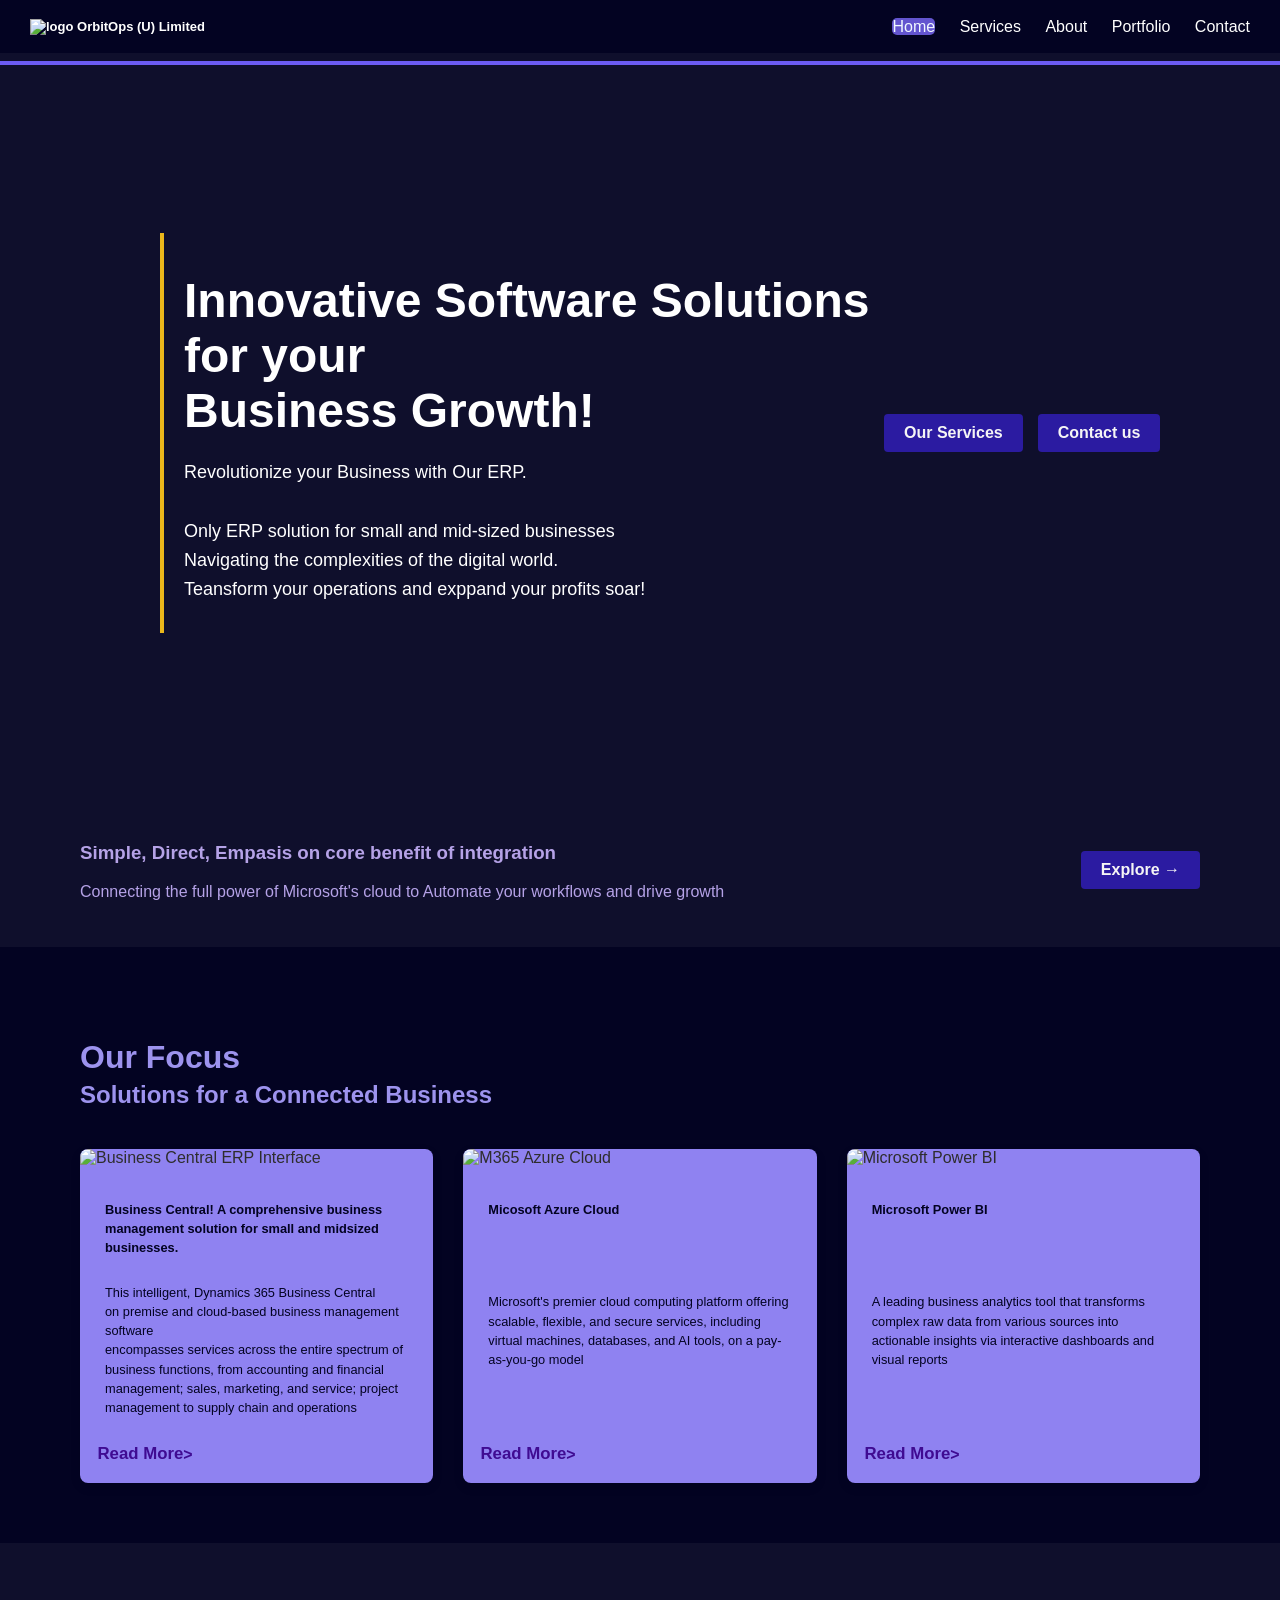
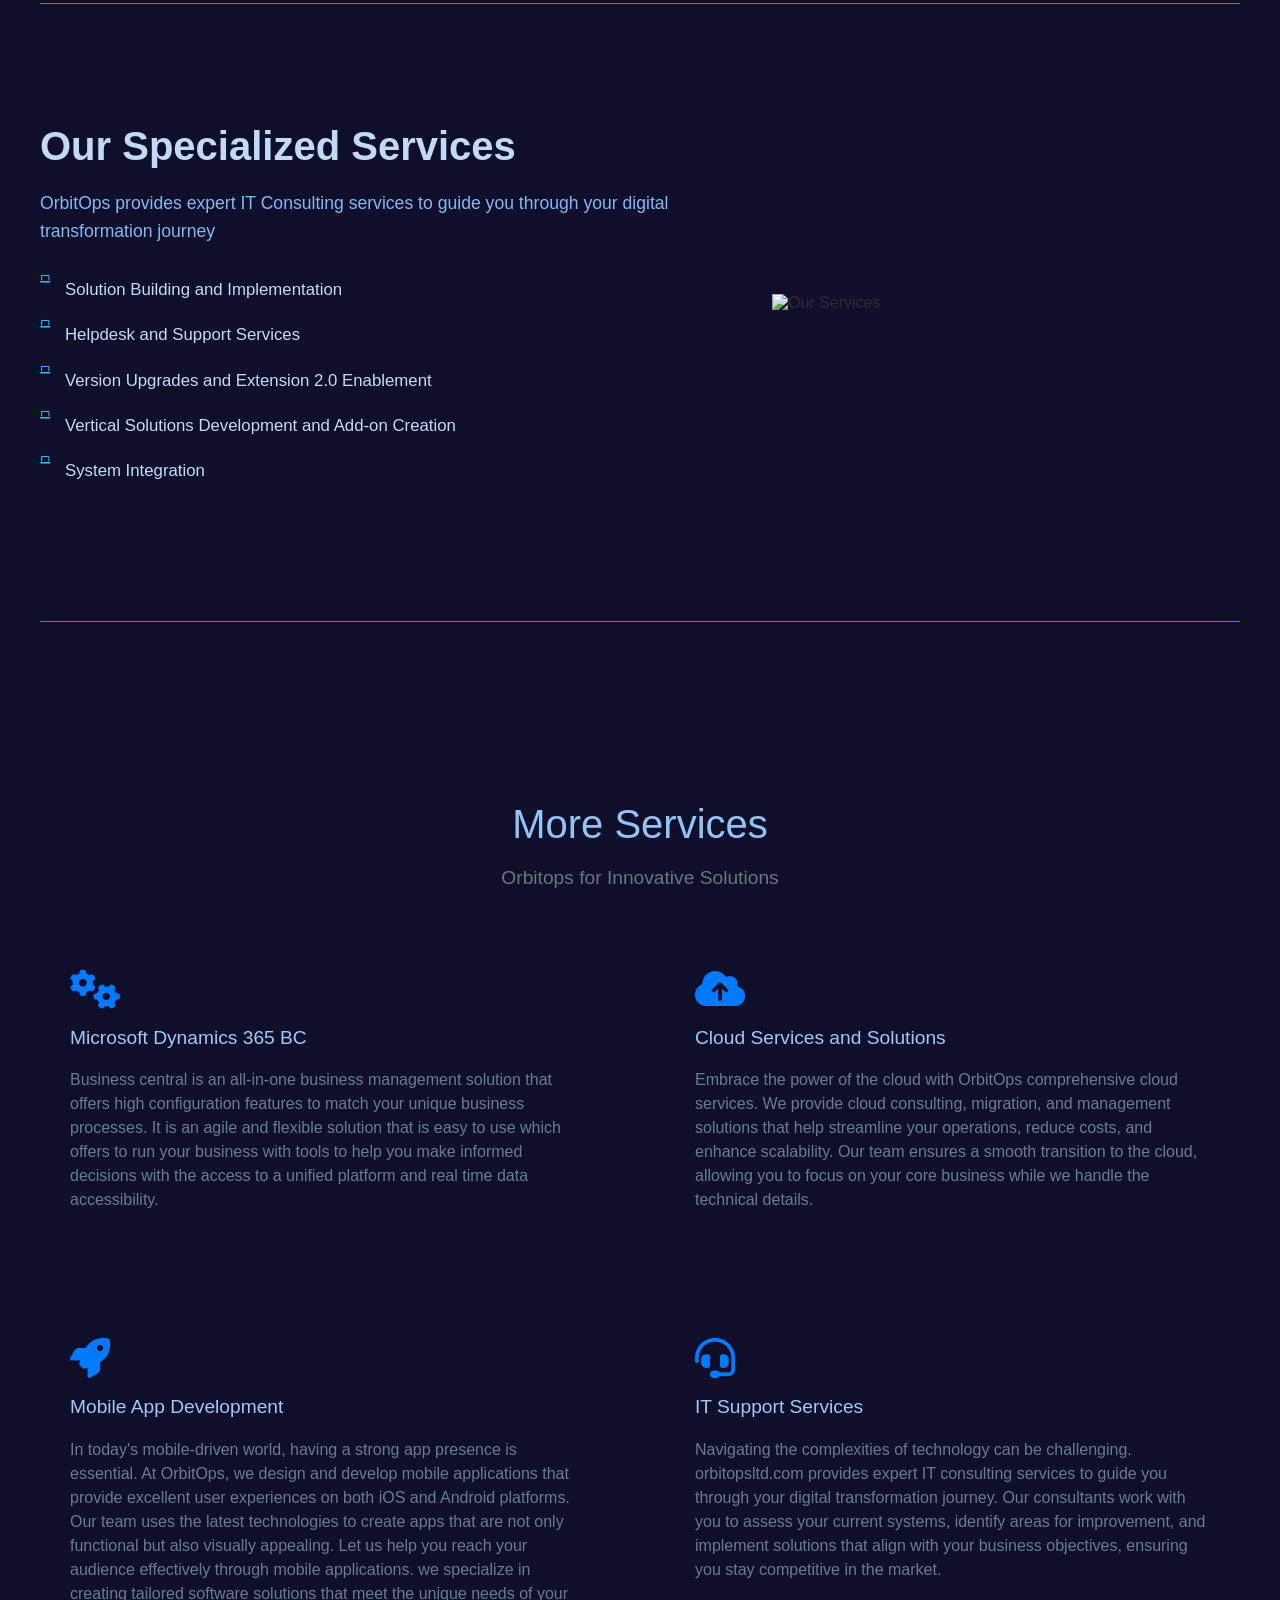
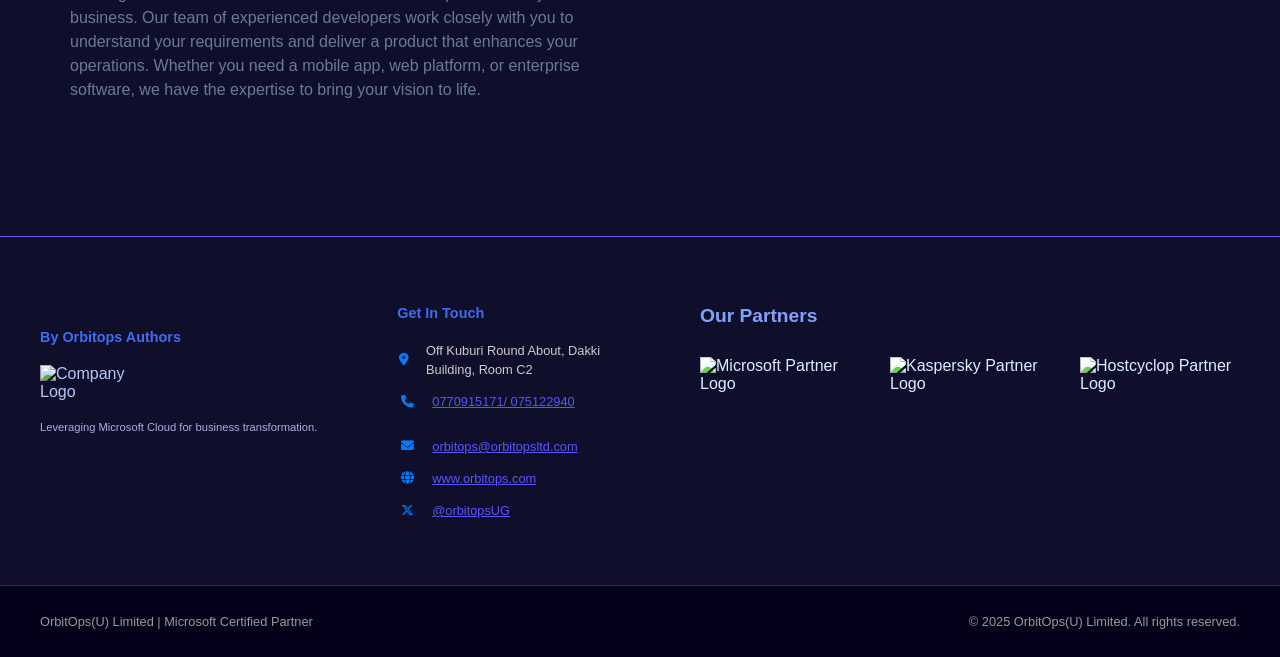
==== index.html @ ee674698 "Add files via upload" ====
<!DOCTYPE html>
<html lang="en">
<head>
    <meta charset="UTF-8">
    <meta name="viewpoint" content="width=device-width, initial-scale=1.0">
    <title>
        Orbitops-Homepage
    </title>
    <link rel="stylesheet" href="style.css">
    <link rel="stylesheet" href="https://cdnjs.cloudflare.com/ajax/libs/font-awesome/6.5.1/css/all.min.css">
    
</head>
<body>
        <header class="main-header">
        <div class="header-left">
    <h1><img src="images/logo.jpg" alt="logo" width="150px"> OrbitOps (U) Limited
        </div>
        
        <nav class="header-right">
            <a href="index.html" class="active">Home</a>
            <a href="services.html">Services</a>
            <a href="about.html">About</a>
            <a href="portfolio.html">Portfolio</a>
            <a href="contact.html">Contact</a>
        </nav>
    </h1>
    </header>
    <hr>
    
    <section id="hero">
        <div class="hero-content">
            <h2>Innovative Software Solutions for your<br>Business Growth!</h2>
            <p>Revolutionize your Business with Our ERP.</p>
            <p>Only ERP solution for small and mid-sized businesses<br>Navigating the complexities of the digital world.<br> 
                Teansform your operations and exppand your profits soar!</p>
        </div>
        <div class="hero-buttons">
            <a href="services.html" class="btn-primary">Our Services</a>
            <a href="contact.html" class="btn-secondary">Contact us</a>
        </div>
    </section>
    
    <section class="updates">
        <div class="updates-content">
            <h3>Simple, Direct, Empasis on core benefit of integration</h3>
            <p>Connecting the full power of Microsoft's cloud to Automate your workflows and drive growth</p>
        </div>
        <a href="services.html" class="btn-services">Explore →</a>
    </section>
    
    <section class="features">
        <div class="features-header">
            <p class="features-label">Our Focus</p>
            <h4 class="section-heading">Solutions for a Connected Business</h4>
        </div>
        
        <div class="card-container-bc">
            <div class="bc-card">
                <div class="card-image-wrapper">
                    <img src="images/bc3.png" alt="Business Central ERP Interface" class="card-image">
                </div>
                <div class="card-body">
                    <p><strong>Business Central! A comprehensive business management solution for small and midsized businesses.</strong></p>
                    <p>This intelligent, Dynamics 365 Business Central<br>
                        on premise and cloud-based business management software <br>
                        encompasses services across the entire spectrum of business functions, 
                        from accounting and financial management; sales, marketing, and service; 
                        project management to supply chain and operations</p>
                        <a href="services.html#business-central" class="bc-link">Read More
                            <span class="arrow-icon"> ></span>
                        </a>
                </div>
            </div>
            
            <div class="bc-card">
                <div class="card-image-wrapper">
                    <img src="images/azure.png" alt="M365 Azure Cloud" class="card-image">
                </div>
                <div class="card-body">
                    <p><strong>Micosoft Azure Cloud</strong></p>
                    <p>Microsoft's premier cloud computing platform offering scalable, flexible, and 
                        secure services, including virtual machines, databases, and AI tools, on a pay-as-you-go model</p>
                        <a href="services.html#azure-cloud" class="bc-link">Read More
                            <span class="arrow-icon"> ></span>
                        </a>
                </div>
            </div>
            
            <div class="bc-card">
                <div class="card-image-wrapper">
                    <img src="images/power.webp" alt="Microsoft Power BI" class="card-image">
                </div>
                <div class="card-body">
                    <p><strong>Microsoft Power BI</strong></p>
                    <p>A leading business analytics tool that transforms complex raw data from various sources into actionable insights via interactive dashboards and visual reports</p>
                    <a href="services.html#power-bi" class="bc-link">Read More
                        <span class="arrow-icon"> ></span>
                    </a>
                </div>
            </div>
        </div>
    </section>
    <hr class="section-divider">
    
    <section class="services-and-banner">
        <div class="servban-content">
            <h4 class="servban-heading">Our Specialized Services</h4>
            <p class="servban-intro">OrbitOps provides expert IT Consulting services to guide you through your digital transformation journey</p>
            <ul class="servban-list">
                <li>
                    <i class="servban-icon fas fa-laptop"></i>Solution Building and Implementation
                </li>
                <li>
                    <i class="servban-icon fas fa-laptop"></i>Helpdesk and Support Services
                </li>
                <li>
                    <i class="servban-icon fas fa-laptop"></i>Version Upgrades and Extension 2.0 Enablement
                </li>
                <li>
                    <i class="servban-icon fas fa-laptop"></i>Vertical Solutions Development and Add-on Creation
                </li>
                <li>
                    <i class="servban-icon fas fa-laptop"></i>System Integration
                </li>
            </ul>
        </div>
        <div class="servban-banner">
            <img src="images/buz4.jpg" alt="Our Services" class="banner-image">
        </div>
    </section>
     <hr class="section-divider">

    <section class="feature-grid-section">
    
    <p class="grid-heading">More Services</p>
    <p class="grid-subheading">Orbitops for Innovative Solutions</p>
    
    <div class="feature-grid-container">
        
        <div class="feature-item">
            <i class="grid-icon fas fa-cogs"></i> 
            <p class="title">Microsoft Dynamics 365 BC</h4>
            <p>Business central is an all-in-one business management solution that offers high configuration features to match your unique business processes. It is an agile and flexible solution that is easy to use which offers to run your business with tools to help you make informed decisions with the access to a unified platform and real time data accessibility. 

</p>
        </div>
        
        <div class="feature-item">
            <i class="grid-icon fas fa-cloud-upload-alt"></i> 
            <p class="title">Cloud Services and Solutions</p>
            <p>Embrace the power of the cloud with OrbitOps comprehensive cloud services. We provide cloud consulting, migration, and management solutions that help streamline your operations, reduce costs, and enhance scalability. Our team ensures a smooth transition to the cloud, allowing you to focus on your core business while we handle the technical details.</p>
        </div>
        
        <div class="feature-item">
            <i class="grid-icon fas fa-rocket"></i> 
            <p class="title">Mobile App Development</p>
            <p>In today's mobile-driven world, having a strong app presence is essential. At OrbitOps, we design and develop mobile applications that provide excellent user experiences on both iOS and Android platforms. Our team uses the latest technologies to create apps that are not only functional but also visually appealing. Let us help you reach your audience effectively through mobile applications.

 we specialize in creating tailored software solutions that meet the unique needs of your business. Our team of experienced developers work closely with you to understand your requirements and deliver a product that enhances your operations. Whether you need a mobile app, web platform, or enterprise software, we have the expertise to bring your vision to life. </p>
        </div>
        <div class="feature-item">
        <i class="grid-icon fas fa-headset"></i> 
        <p class="title">IT Support Services</h4>
        <p>Navigating the complexities of technology can be challenging. orbitopsltd.com provides expert IT consulting services to guide you through your digital transformation journey. Our consultants work with you to assess your current systems, identify areas for improvement, and implement solutions that align with your business objectives, ensuring you stay competitive in the market.</p>
        
         </div>
</section>
<hr class="footer-hr">
<footer class="home-page-footer">
    <div class="footer-top-content">
        <div class="footer-col-group">
            <div class="footer-branding">
                <h5>By Orbitops Authors</h5>
                <div class="logo-placeholder">
                    <img src="images/nlogo.PNG" alt="Company Logo" class="footer-logo">
                </div>
                <p class="company-tagline">Leveraging Microsoft Cloud for business transformation.</p>
            </div>

            <div class="footer-contact-info">
                <h6>Get In Touch</h6>
                <p>
                    <i class="fas fa-map-marker-alt"></i>Off Kuburi Round About, Dakki Building, Room C2
                </p>
                <p>
                    <i class="fas fa-phone"></i> <a href="tel:+256">0770915171/ 075122940</a> </p>
                <p>
                <p>
                    <i class="fas fa-envelope"></i> <a href="mailto:info@yourcompany.com">orbitops@orbitopsltd.com</a>
                </p>
                <p>
                    <i class="fas fa-globe"></i> <a href="https://www.yourcompany.com">www.orbitops.com</a>
                </p>
                <p>
                    <i class="fab fa-x-twitter"></i> <a href="https://x.com/YourCompanyIT">@orbitopsUG</a>
                </p>
            </div>
        </div>
        
        <div class="footer-col-partners">
            <h6>Our Partners</h6>
            <div class="partner-logos">
                <img src="images/partner.png" alt="Microsoft Partner Logo" class="partner-logo">
                <img src="images/kasp.jpeg" alt="Kaspersky Partner Logo" class="partner-logo">
                <img src="images/hostcyclop.png" alt="Hostcyclop Partner Logo" class="partner-logo">
            </div>
        </div>

    </div>
    
    <div class="footer-bottom-bar">
        <p>OrbitOps(U) Limited | Microsoft Certified Partner</p>
        <p>&copy; 2025 OrbitOps(U) Limited. All rights reserved.</p>
    </div>
</footer>
    <script src="script.js"></script>
</body>
</html>
---- style.css ----
body {
  font-family: 'Poppins', sans-serif;
  margin: 0;
  background: #0f0f2c;
  color: #2e2d2d;
}

header {
  background: #030322;
  color: white;
  padding: 10px 30px;
  display: flex;
  justify-content: space-between;
  align-items: center;
}
h1 {
    font-size: small;
}

nav a {
  color: white;
  margin-left: 20px;
  text-decoration: none;
  font-weight: 200;
  font-size: medium;
  font-family: Arial, sans-serif;
}
nav a.active {
    background-color: #6355cf;
    color: aliceblue;
    border-radius: 5px;
}

hr {
    height: 4px;
    background-color: #6c5bf3;
    border: none;
}

nav a:hover {
    text-decoration: underline;

}
#hero {
    position: relative;
    background-image: url(images/buz5.jpg);
    background-size: cover;
    background-position: center;
    height: 80vh;
    display: flex;
    align-items: center;
    justify-content: left;
    color: white;
    padding-left: 80px;
}
#hero ::before {
    content: '';
    position: absolute;
    top: 0; left: 0;
    width: 100%; height: 100%;
    background: rgba(red, green, blue, alpha);
    z-index: 0;
}
.hero-content {
    position: relative;
    z-index: 1;
    max-width: 600px;
}
.hero-content h2 {
    font-size: 3em;
    margin-bottom: 20px;
}

.hero-content p {
    font-size: 1.2em;
    margin-bottom: 30px;
}
.hero-buttons {
    display: flex;
    gap: 15px;
    z-index: 2;
}
.btn-primary, .btn-secondary {
  text-decoration: none;
  padding: 10px 20px;
  background-color: #2b1ba1;
  color: whitesmoke;
  border-radius: 4px;
  font-weight: bold;
  white-space: nowrap;
  transition: 0.3s;
  border: none;
  cursor: pointer;
  position: relative;
  z-index: 2;
}

.btn-primary:hover,
.btn-secondary:hover {
  background-color: #6355cf;
}


.updates {
    color: rgb(181, 162, 231);
    padding: 30px 80px;
    display: flex;
    justify-content: space-between;
    align-items: center;
}
.update-content h3{
    font-size: 1.5em;
    margin-top: 0;
    margin-bottom: 5px;
    font-weight: 600;
}
.update-content p{
    font-size: 1em;
    opacity: 0.8;
    margin-bottom: 0;
}
.btn-services {
    text-decoration: none;
    padding: 10px 20px;
    background-color: #2b1ba1;
    color: whitesmoke;
    border-radius: 4px;
    font-weight: bold;
    white-space: nowrap;
    transition: 0.3s;
}
.btn-services:hover {
    background-color: #6355cf;

}
.features {
    background-color: #030322;
    padding: 60px 80px;
}
.features-header {
    max-width: 1200px;
    margin: 0 auto;
}
.features-label {
    color: #9d93ee;
    font-size: 2.0em;
    font-weight: 600;
    margin-bottom: 5px;
}
.section-heading {
    font-size: 1.5em;
    color: #9d93ee;
    margin-top: 0;
    margin-bottom: 40px;
}
.card-container-bc {
    display: flex;
    gap: 30px;
}
.bc-card {
    flex: 1;
    background-color: #8f82f1;
    border-radius: 8px;
    box-shadow: 0 4px 12px rgba(0, 0, 0, 0.08);
    overflow: hidden;
    text-align: left;
    display: flex;
    flex-direction: column;
}
.card-image-wrapper {
    max-height: 200px;
    overflow: hidden;
    border-top-left-radius: 8px;
    border-bottom-right-radius: 8px;
}
.card-image {
    width: 100%;
    object-fit: cover;
    transition: 0.3s;
    display: block;
}
.bc-card:hover .card-image {
    transform: scale(1.05);
}
.card-body {
    padding: 20px 25px;
    flex-grow: 1;
    display: flex;
    flex-direction: column;

}
.card-body p {
    color: #030322;
    font-size: 0.8em;
    line-height: 1.5;
    flex-grow: 1;
    align-items: flex-start;
}
.bc-link {
    color: #3f0b92;
    text-decoration: none;
    font-weight: bold;
    margin-top: 15px;
    display: flex;
    align-items: center;
    transform: scale(1.05);
}

.arrow-icon {
    color: #3f0b92;
    font-size: 0.9em;
    margin-right: 5px;
    transform: scale(1.05);
}
.section-divider {
    border: none;
    border-top: 1px solid #5e6af7;
    max-width: 1200px;
    margin: 60px auto; 
    height: auto;
}
.services-and-banner {
    background-color: none;
    padding: 60px 40px; 
    max-width: 1200px;
    margin: 0 auto;
    display: flex;
    align-items: flex-start; 
    gap: 30px; 
    flex: 2;
}
.servban-content {
    flex: 3; 
    color: #83b7f3; 
}
.servban-heading {
    font-size: 2.5em;
    color: #c2daf3; 
    margin-top: 0;
    margin-bottom: 20px;
    text-align: left;
}
.servban-intro {
    font-size: 1.1em;
    line-height: 1.6;
    margin-bottom: 30px;
}
.servban-list {
    list-style: none;
    padding: 0;
    margin: 0;
}
.servban-list li {
    font-size: 1.05em;
    line-height: 1.8;
    margin-bottom: 15px;
    display: flex; 
    align-items: flex-start;
    color: #c4dbf5;
}
.servban-icon {
    font-size: 0.5em;
    color: #4aacee; 
    margin-right: 15px; 
    flex-shrink: 0; 
}
.servban-list strong {
    color: #d5dfe9; 
}
.servban-banner {
    flex: 2; 
    display: flex;
    justify-content: left;
    align-items: center;
    padding-top: 170px;
}

.servban-banner .banner-image {
    max-width: 100%;
    height: auto; 
    display: block;
}
.feature-grid-section {
    padding: 80px 40px; 
    text-align: center; 
}
.feature-grid-container {
    max-width: 1200px;
    margin: 0 auto;
}
.grid-heading {
    font-size: 2.5em;
    color: #93c3f7;
    margin-bottom: 10px;
}
.grid-subheading {
    font-size: 1.2em;
    color: #6c757d;
    margin-bottom: 50px;
}
.feature-grid-container {
    display: grid;
    grid-template-columns: 1fr 1fr;
    gap: 50px; 
    align-items: start; 
}
.feature-item {
    padding: 30px;
    border-radius: 8px;
    transition: transform 0.3s, box-shadow 0.3s;
    text-align: left; 
}
.feature-item:hover {
    transform: translateY(-5px); 
    box-shadow: 0 10px 20px rgba(0, 0, 0, 0.1); 
}
.grid-icon {
    font-size: 2.5em; 
    color: #007bff;
    margin-bottom: 15px;
    display: block;
    width: 100%; 
}
.feature-item .title {
    font-size: 1.2em;
    color: #9fc9f7;
    margin-top: 0;
    margin-bottom: 10px;
}

.feature-item p {
    color: #687c91;
    font-size: 1em;
    line-height: 1.5;
}
.footer-hr {
    height: 1px;
}
.home-page-footer {
    color: #b7c6f7; 
}
.footer-top-content {
    max-width: 1200px; 
    margin: 0 auto; 
    padding: 60px 40px; 
    display: flex; 
    justify-content: space-between; 
    align-items: flex-start;
    gap: 80px;
}
.footer-col-group {
    flex: 3;
    display: flex; 
    align-items: flex-start; 
    gap: 80px; 
}
.footer-logo {
    max-width: 100px;
    height: auto; 
    display: block;
    margin-bottom: 20px;
}

.footer-branding h5 {
    font-size: 0.9em; 
    color: #3d6df0; 
    margin-bottom: 20px;
}
.company-tagline {
    font-size: 0.7em;
    color: #a8aee4;
    margin-top: 10px;
}
.footer-contact-info {
    flex: 2;
    padding: 0;
}
.footer-contact-info h6 {
    color: #3d6df0;
    margin-bottom: 20px;
    font-size: 0.9em;
    margin-top: 0px;
}
.footer-contact-info p {
    display: flex; 
    align-items: center; 
    font-size: 0.8em;
    line-height: 1.5;
    color: #ccc;
    margin-bottom: 5px;
}
.footer-contact-info a {
    color: #5956fa;
    text-decoration: underline; 
    transition: color 0.3s;
}
.footer-contact-info a:hover {
    color: #78dcf5; 
}
.footer-contact-info i {
    margin-right: 15px; 
    color: #007bff; 
    width: 20px; 
    text-align: center;
}
.footer-col-partners {
    flex: 2;
    padding-left: 0px;
}
.footer-col-partners h6 {
    color: rgb(130, 162, 248); 
    font-size: 1.2em;
    margin-top: 0;
    margin-bottom: 30px;
}
.partner-logos {
    display: flex; 
    gap: 30px; 
    align-items: center;
}
.partner-logo {
    height: 50px;
    width: auto;
    filter: brightness(1.2); 
}
.footer-bottom-bar {
    border-top: 1px solid #333;
    background-color: #05011a; 
    padding: 15px 40px;
    font-size: 0.8em;
    color: #999;
    display: flex; 
    justify-content: space-between;
    max-width: 1200px;
    margin: 0 auto;
}
.services-section {
    display: flex;
    align-items: left;
    justify-content: center;
    gap: 200px;
    padding: 60px 40px;

}
.services-orbit {
  font-family: "Poppins", sans-serif;
  display: flex;
  justify-content: center;
  align-items: center;
  height: 100vh;
  position: relative;
  width: 400px;
  height: 400px;
}
.orbit-center {
  position: absolute;
  top: 50%;
  left: 50%;
  transform: translate(-50%, -50%);
  text-align: center;
  z-index: 10;
  padding: 40px 40px;

}

.orbit-container {
  width: 100%;
  height: 100%;
  position: absolute;
  border-radius: 50%;
  animation: rotate 5s linear;
  }

.orbit-item {
  position: absolute;
  top: 50%;
  left: 50%;
  transform-origin: 0 -160px;
  text-align: center;
}

.orbit-item i {
  font-size: 40px;
  color: #0078d7;
}

.orbit-item span {
  display: block;
  font-size: 9px;
  margin-top: 6px;
  color: #b7d6fa;
}

.orbit-item:nth-child(1) { transform: rotate(0deg) translateX(160px) rotate(0deg); }
.orbit-item:nth-child(2) { transform: rotate(45deg) translateX(160px) rotate(-45deg); }
.orbit-item:nth-child(3) { transform: rotate(90deg) translateX(160px) rotate(-90deg); }
.orbit-item:nth-child(4) { transform: rotate(135deg) translateX(160px) rotate(-135deg); }
.orbit-item:nth-child(5) { transform: rotate(180deg) translateX(160px) rotate(-180deg); }
.orbit-item:nth-child(6) { transform: rotate(225deg) translateX(160px) rotate(-225deg); }
.orbit-item:nth-child(7) { transform: rotate(270deg) translateX(160px) rotate(-270deg); }
.orbit-item:nth-child(8) { transform: rotate(315deg) translateX(160px) rotate(-315deg); }

@keyframes rotate {
  from { transform: rotate(0deg); }
  to { transform: rotate(360deg); }
}

.orbit-container.paused {
  animation-play-state: paused;
}
.services-hello {
    flex: 1;
    max-width: 450px;
    padding-right: 0px;
}
.services-hello h2 {
    font-size: 30px;
    margin-bottom: 18px;
    color: #138cf0;
}
.services-hello p {
    margin-bottom: 18px;
    line-height: 30px;
    font-size: 15px;
    color: #81bae9;
}
.services-hello p strong {
    margin-bottom: 20px;
    font-size: 40px;
    color: #3f22c0;
    text-align: center;
}
html {
  scroll-behavior: smooth;
}
.services-grid-container {
  width: 100%;
  max-width: 1200px; 
  margin: 0 auto;
  padding: 20px;
}

.grid-content {
  text-align: left;
  margin-bottom: 50px;
  color: #675d8a;
}

.service-grid {
  display: flex;
  flex-direction: column;
  gap: 50px; 
}
.service-box-right,
.service-box-left {
  max-width: 600px;
  background-color: none; 
  color: #bbabf8;
  padding: 60px;
  border-radius: 10px;
  box-shadow: 0 4px 15px rgba(0, 0, 0, 0.5);
  font-size: 14px;
  font-weight: 100;
  padding-bottom: 50px;
}

.except {
  text-align: left;
}

.service-box-right i,
.service-box-left i {
  font-size: 2.8em;
  color: #007bff; 
  margin-bottom: 10px;
}

.servmage img {
  max-width: 100%;
  height: auto;
  border-radius: 5px;
  margin-bottom: 15px;
}

.except h3 {
  margin-top: 0;
  color: rgb(108, 52, 250);
}
.service-box-right {
  margin-left: auto; 
  margin-right: 0; 
  max-width: 600px; 
  transform: rotate(-4deg); 
  transition: transform 0.3s ease-in-out, box-shadow 0.3s ease-in-out;
}

.service-box-left {
  margin-right: auto;
  margin-left: 0;
  max-width: 600px;
  transform: rotate(2deg); 
  transition: transform 0.3s ease-in-out, box-shadow 0.3s ease-in-out;
}

.full-details-hidden {
  max-height: 0;
  overflow: hidden;
  opacity: 0;
  transition: max-height 0.5s ease-in-out, opacity 0.3s ease-in-out;
}

.full-details-hidden.visible {
  max-height: 2000px; 
  opacity: 1;
  padding-top: 15px; 
}

.toggle-details {
  background: #007bff;
  color: white;
  border: none;
  padding: 10px 20px;
  border-radius: 5px;
  cursor: pointer;
  margin-top: 10px;
  float: left; 
}
.except:after {
  content: "";
  display: table;
  clear: both;
}
.service-box-right:hover,
.service-box-left:hover {
  transform: rotate(0deg) scale(1.02); 
  box-shadow: 0 8px 20px rgba(0, 0, 0, 0.7); 
}
.solutions-section {
  display: flex;
  align-items: flex-start;
  gap: 40px;
  padding: 50px;
  background: none;
  color: #cac3f1;
}

.solutions-heading {
  width: 20%; 
}

.solutions-heading h2 {
  font-size: 2.0rem;
  font-weight: 700;
  margin: 0;
  color: #5292c7;
}

.services-loop {
  width: 80%;
  display: flex;
  flex-direction: column;
  gap: 10px;
  padding: 40px 20px;
  border-radius: 80px;
  background: linear-gradient(145deg, #1a1a3a, #1a1a3a);
  position: relative;
  overflow: hidden;
}

.services-loop::before,
.services-loop::after {
  content: "";
  position: absolute;
  width: 100%;
  height: 120px;
  background: linear-gradient(to bottom, #22467e, transparent);
  border-radius: 80px;
}

.services-loop::before {
  top: -50px;
}

.services-loop::after {
  bottom: -50px;
  transform: rotate(180deg);
}

.service {
  padding: 20px;
  border-radius: 10px;
  background: none;
  text-align: center;
  font-weight: 600;
}
.hero-about {
    position: relative;
    width: 100%;
    height: 70vh;
    background: url('images/part.png') no-repeat center center/cover;
    display: flex;
    align-items: center;
    color: #fff;
}

.hero-about::before {
    content: "";
    position: absolute;
    top: 0;
    left: 0;
    width: 100%;
    height: 100%;
    background: rgba(0,0,0,0.6);
}

.hero-content {
    position: relative;
    max-width: 700px;
    margin-left: 80px;
    padding-left: 20px;
    border-left: 4px solid #ebb71b; 
}


.about-link {
    font-size: 16px;
    text-transform: uppercase;
    opacity: 2.0;
    color: #988cf3;
}

.hero-content h1 {
    font-size: 48px;
    font-weight: 700;
    margin: 10px 0;
}

.hero-content p {
    font-size: 18px;
    line-height: 1.6;
    max-width: 600px;
}
.vision-section {
    display: flex;
    gap: 50px;
    padding: 60px 80px;
    align-items: flex-start;
}

.vision-left {
    width: 40%;
}

.small-title {
    font-size: 20px;
    font-weight: 500;
    margin-bottom: 10px;
    color: #d8cef1;
}

.big-text {
    font-size: 40px;
    line-height: 1.2;
    font-weight: 700;
    color: #cab9e7; /* red like Makerere */
}

.vision-right {
    width: 60%;
}

.vision-right p {
    font-size: 17px;
    line-height: 1.7;
    color: #ac82f8;
    margin-bottom: 20px;
}
main {
  padding: 60px 80px;

  line-height: 2.0em;
}
main, h4 {
    text-align: left;
    font-size: 20px;
    color: #3d6df0;
}

.child-partners {
  display: flex;
  flex-wrap: wrap;
  gap: 20px;
  margin: 20px 0;
}
#microsoft-partner p {
    color: #849aac;
}

.child-partners .child-partner {
  flex: 1 1 200px;
  padding: 15px;
  border: 1px solid #0f0f2c;
  border-radius: 8px;
  background-color: #0f0f2c;
  text-align: left;
  color: #c7d9ec;
}
.child-partners .child-partner p, li {
    color: #636cb9;
}

table {
  width: 60%;
  border-collapse: collapse;
  margin: 20px 250px;
  align-items: right;
}

table, th, td {
  border: 1px solid #ccc;
}

th, td {
  padding: 10px;
  text-align: left;
  color: #d9e7f3;
}

ul, ol {
  margin-left: 20px;
}
.partner-header {
  display: flex;
  align-items: center;
  gap: 15px;
  color: #d9e4ec;
}

.partner-logo {
  width: 160px; 
  height: auto;
}

.child-partners {
  display: flex;
  flex-wrap: wrap;
  gap: 20px;
  
}

.child-partner {
  flex: 1 1 200px;
  padding: 20px;
  border: 1px solid #0f0f2c;
  border-radius: 8px;
  background-color: #0f0f2c;
  display: flex;
  flex-direction: column;
  align-items: left;
  text-align: left;
}

.child-logo {
  width: 100px;
  height: auto;
  margin-bottom: 10px;
}
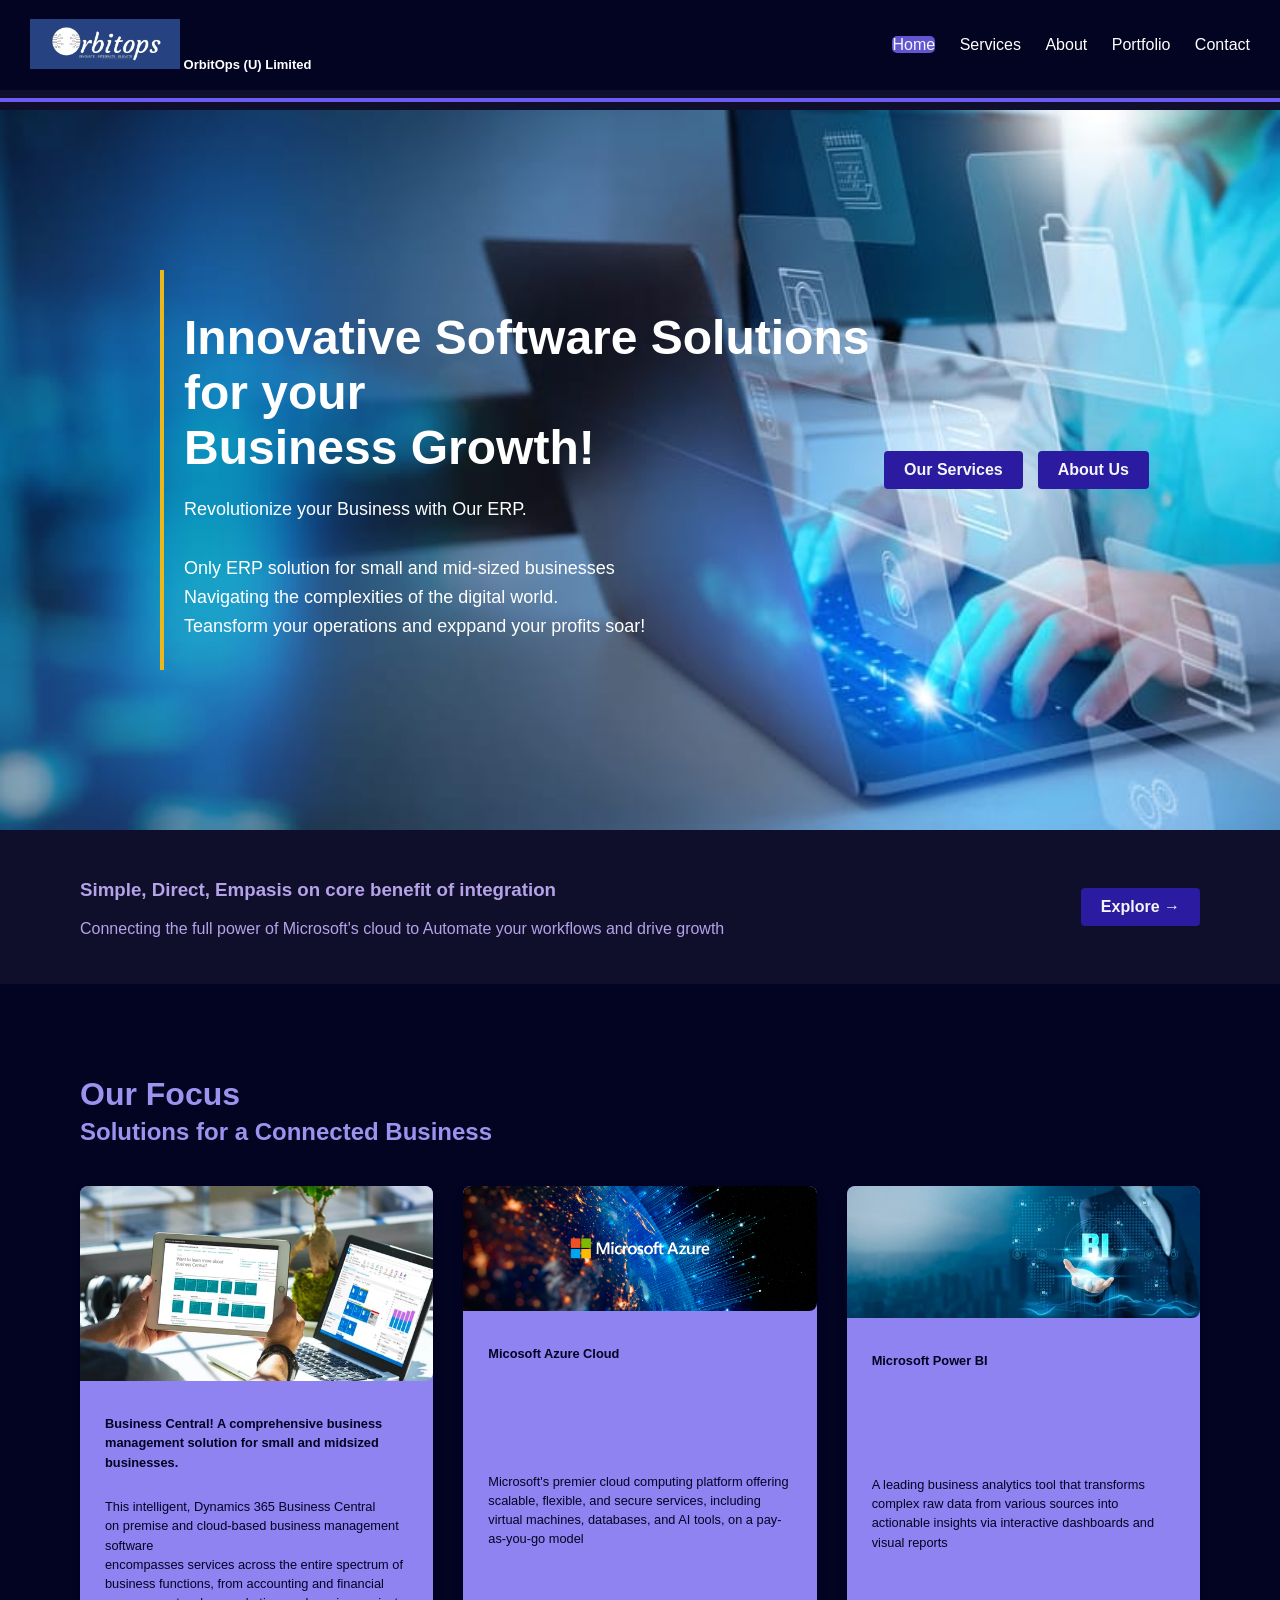
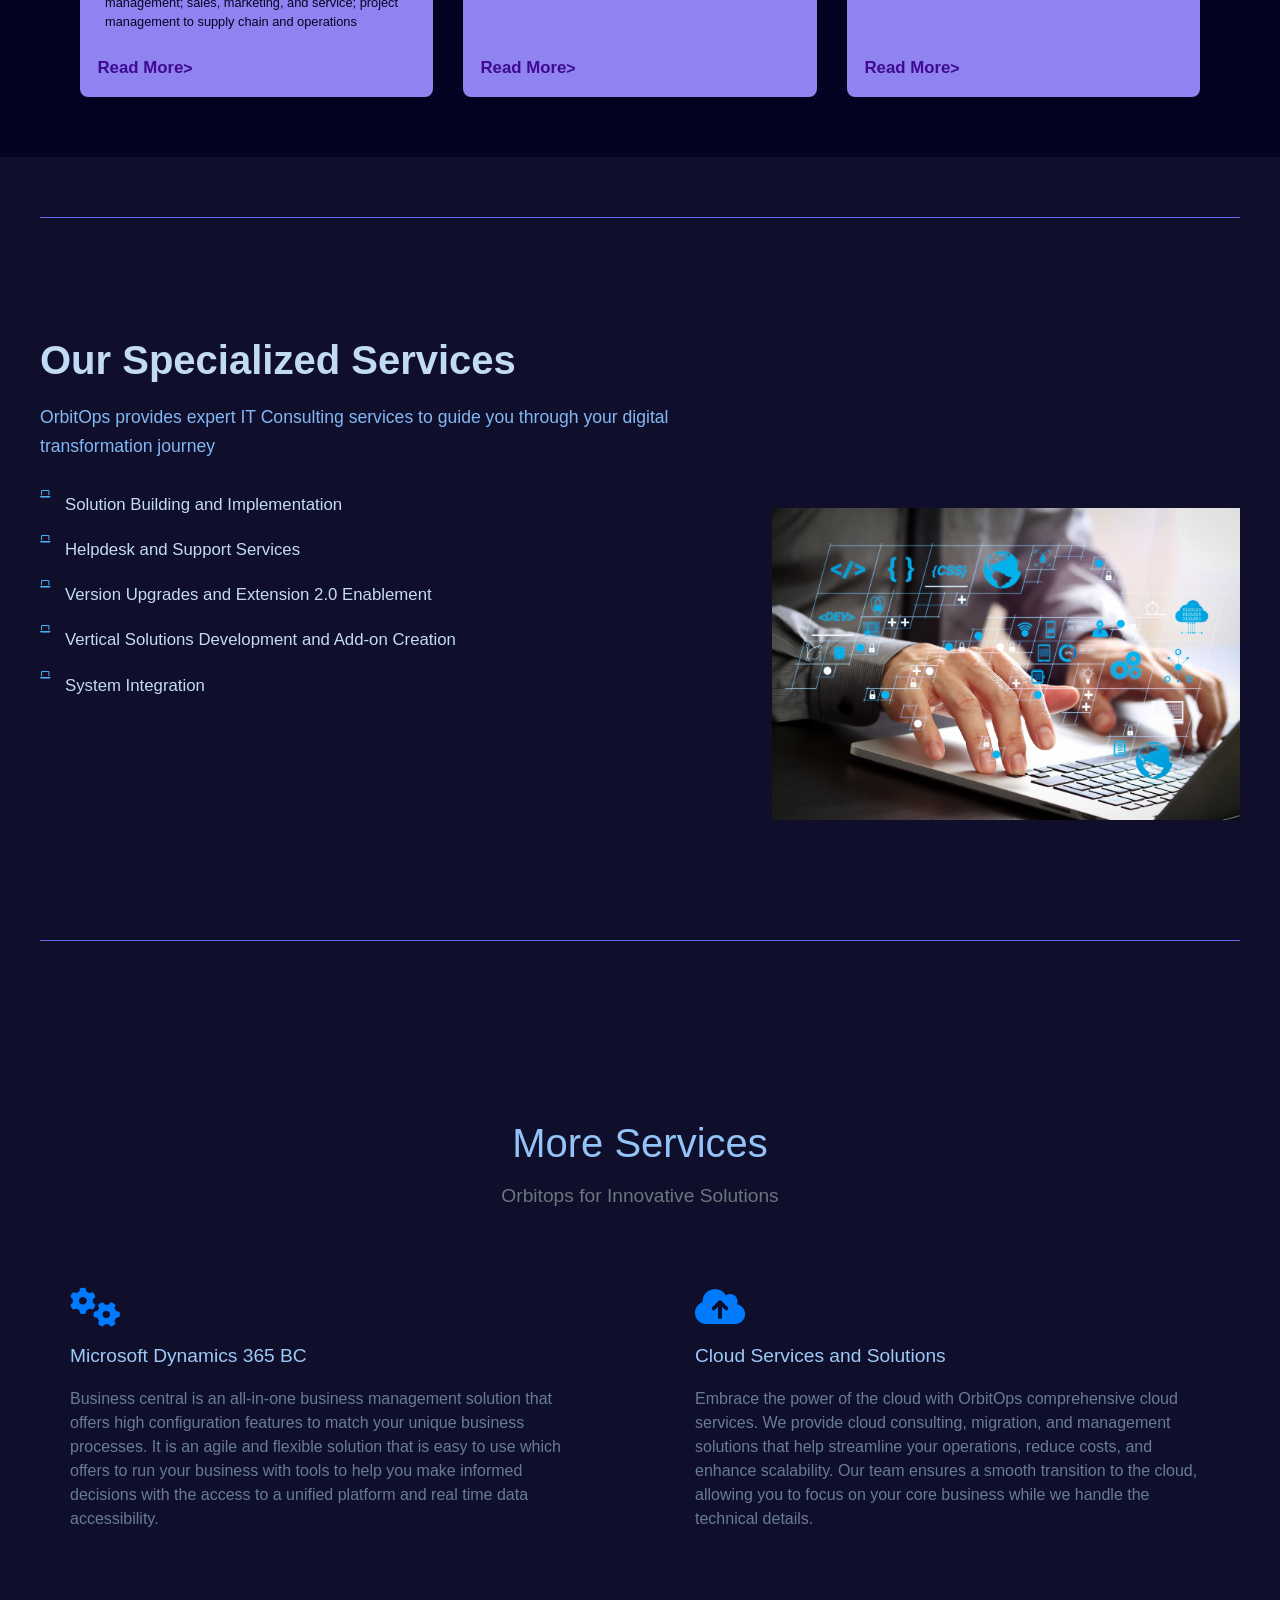
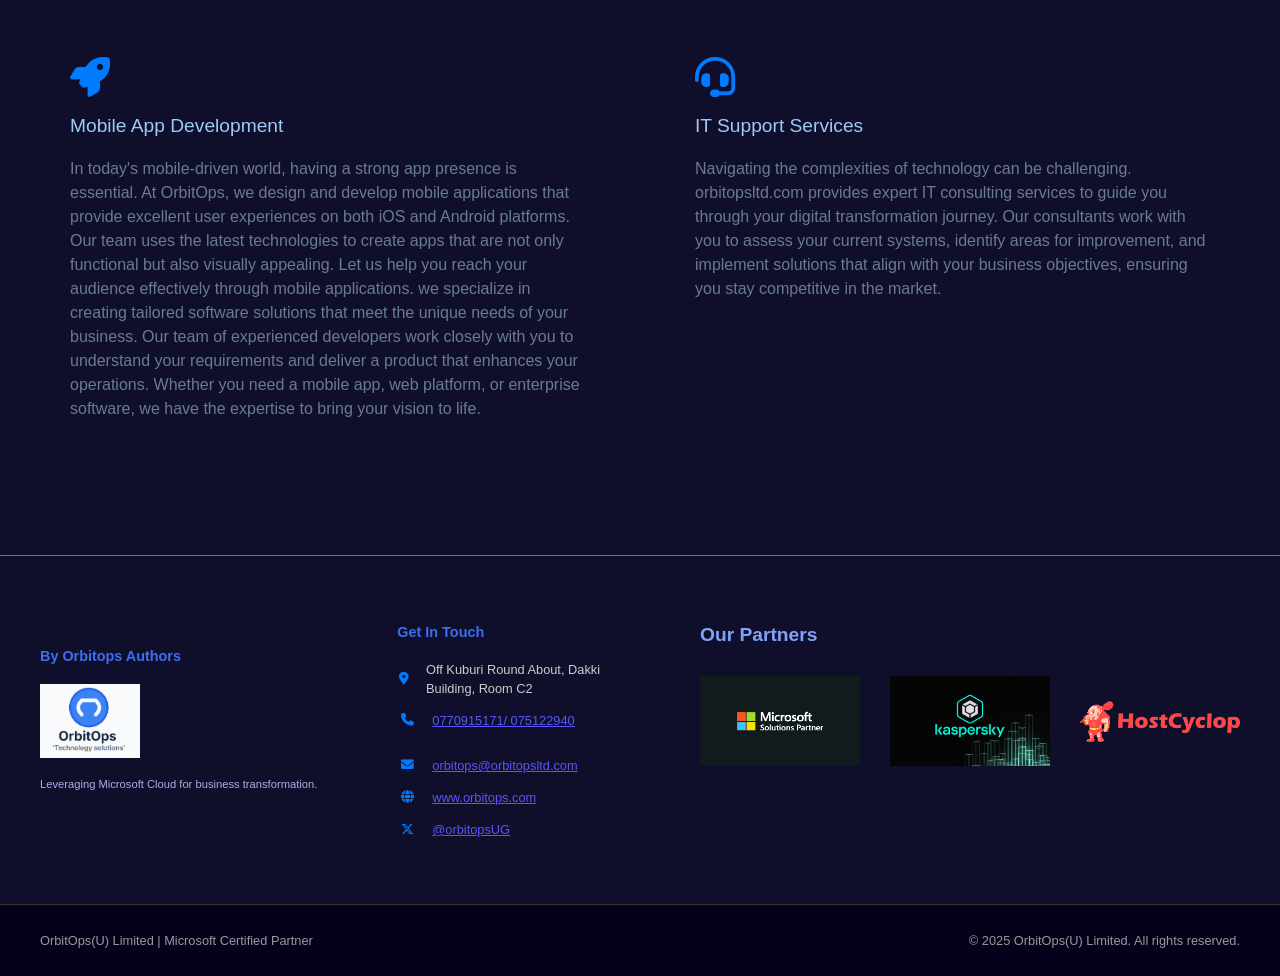
==== commit 18d85a22: "Updated hero section button from contact us to about us" ====
--- a/index.html
+++ b/index.html
@@ -36,7 +36,7 @@
         </div>
         <div class="hero-buttons">
             <a href="services.html" class="btn-primary">Our Services</a>
-            <a href="contact.html" class="btn-secondary">Contact us</a>
+            <a href="about.html" class="btn-secondary">About Us</a>
         </div>
     </section>
     
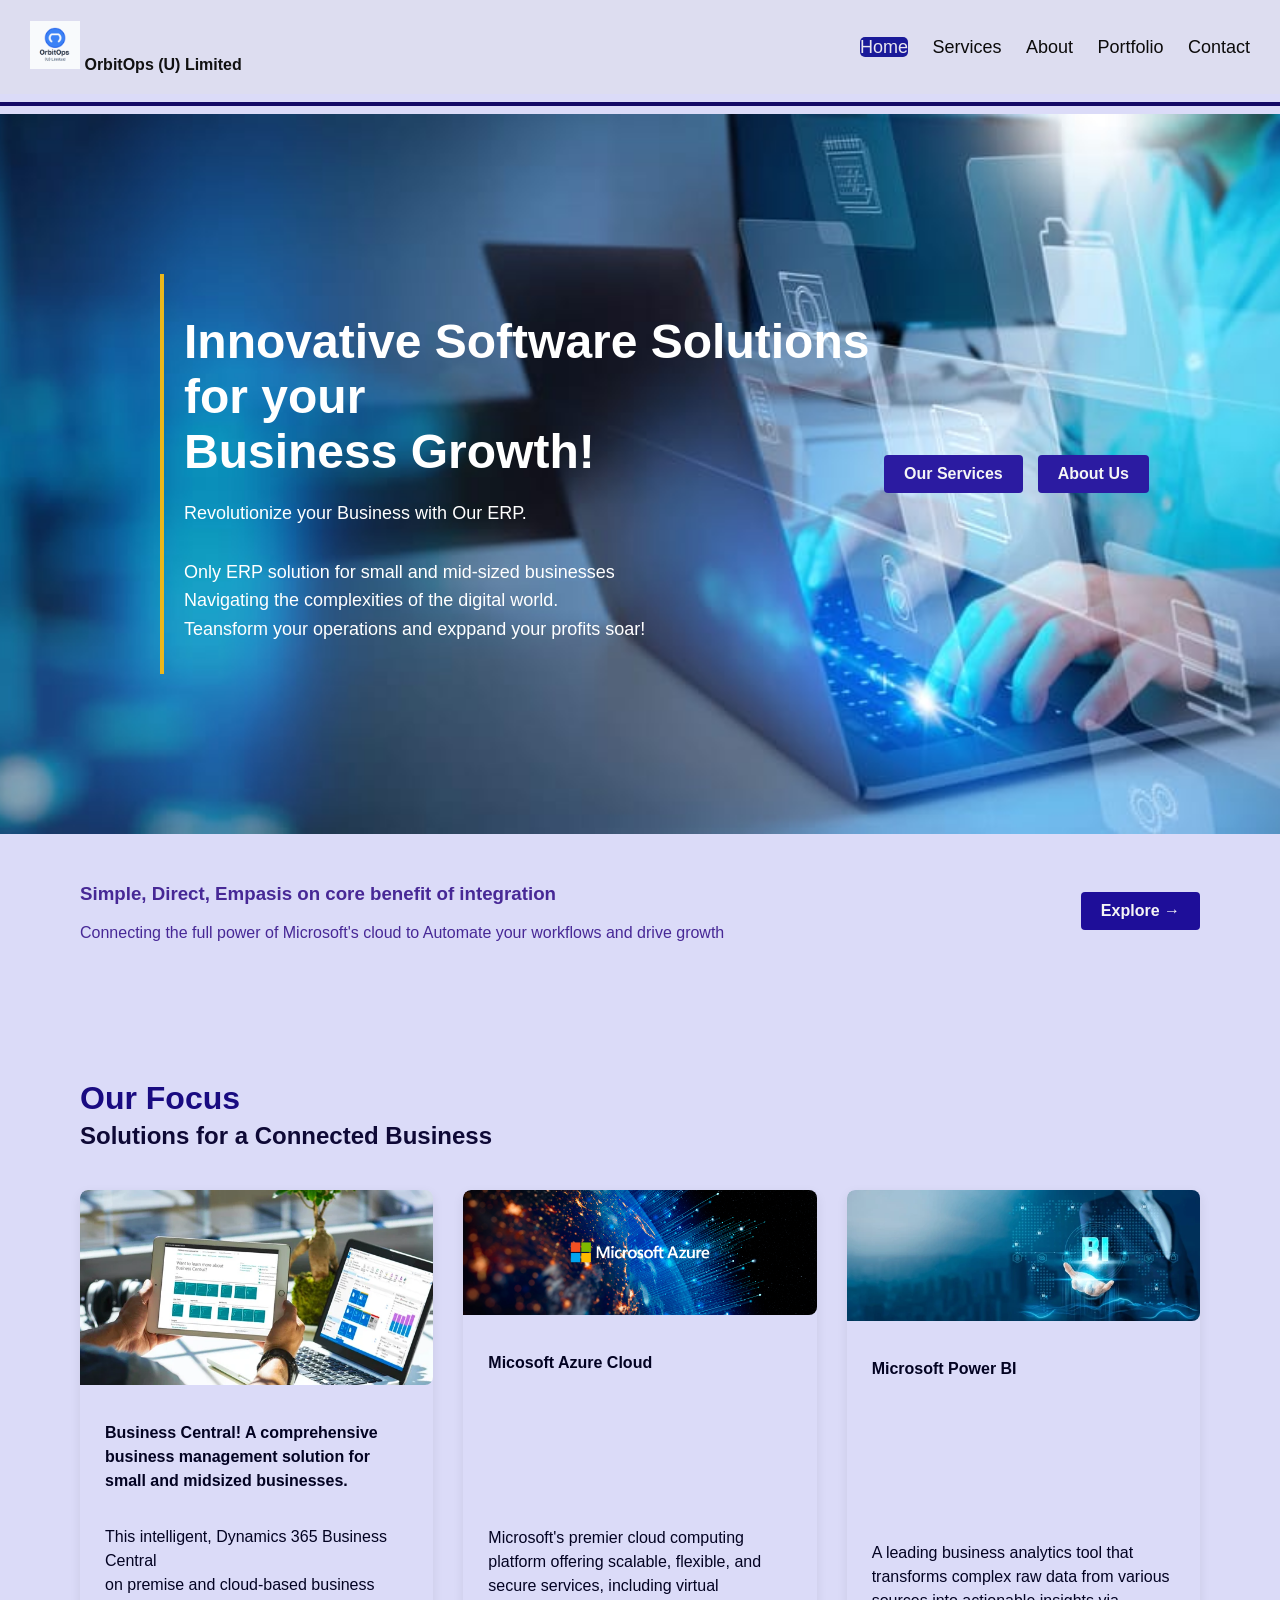
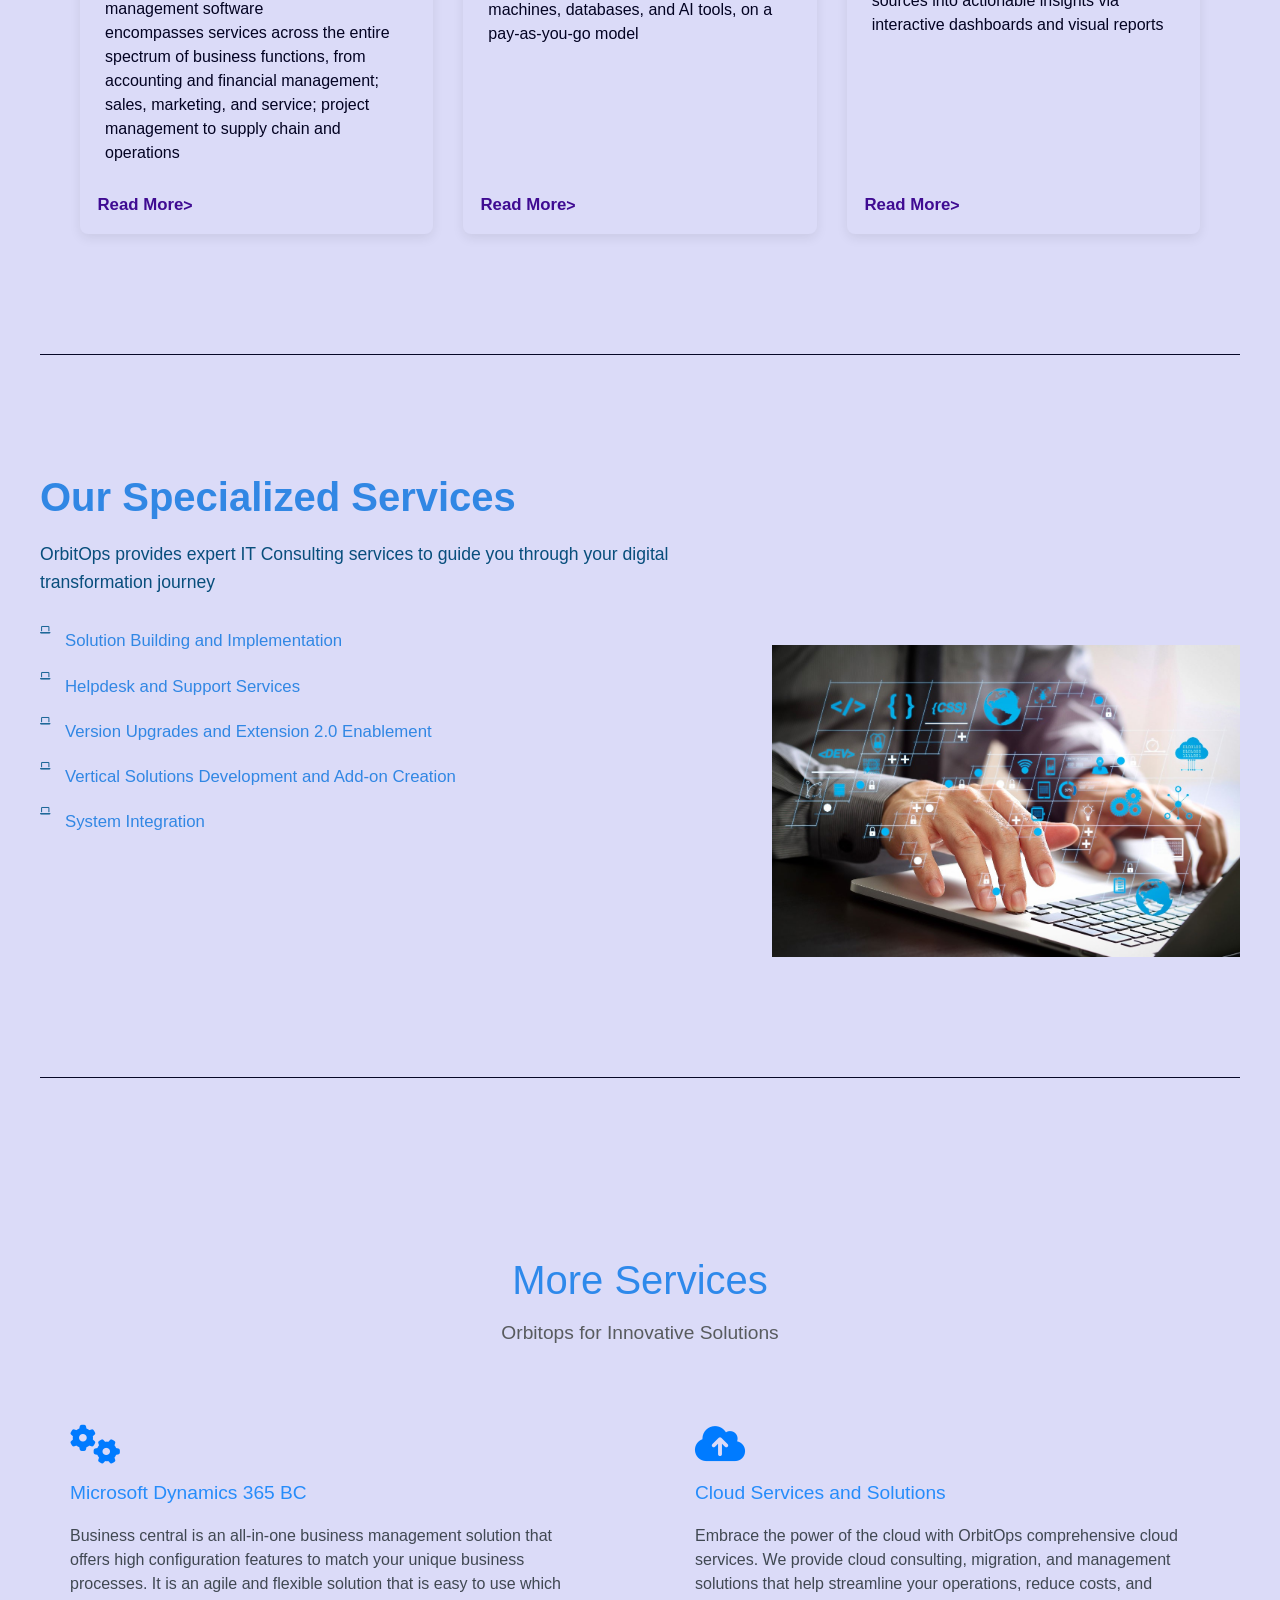
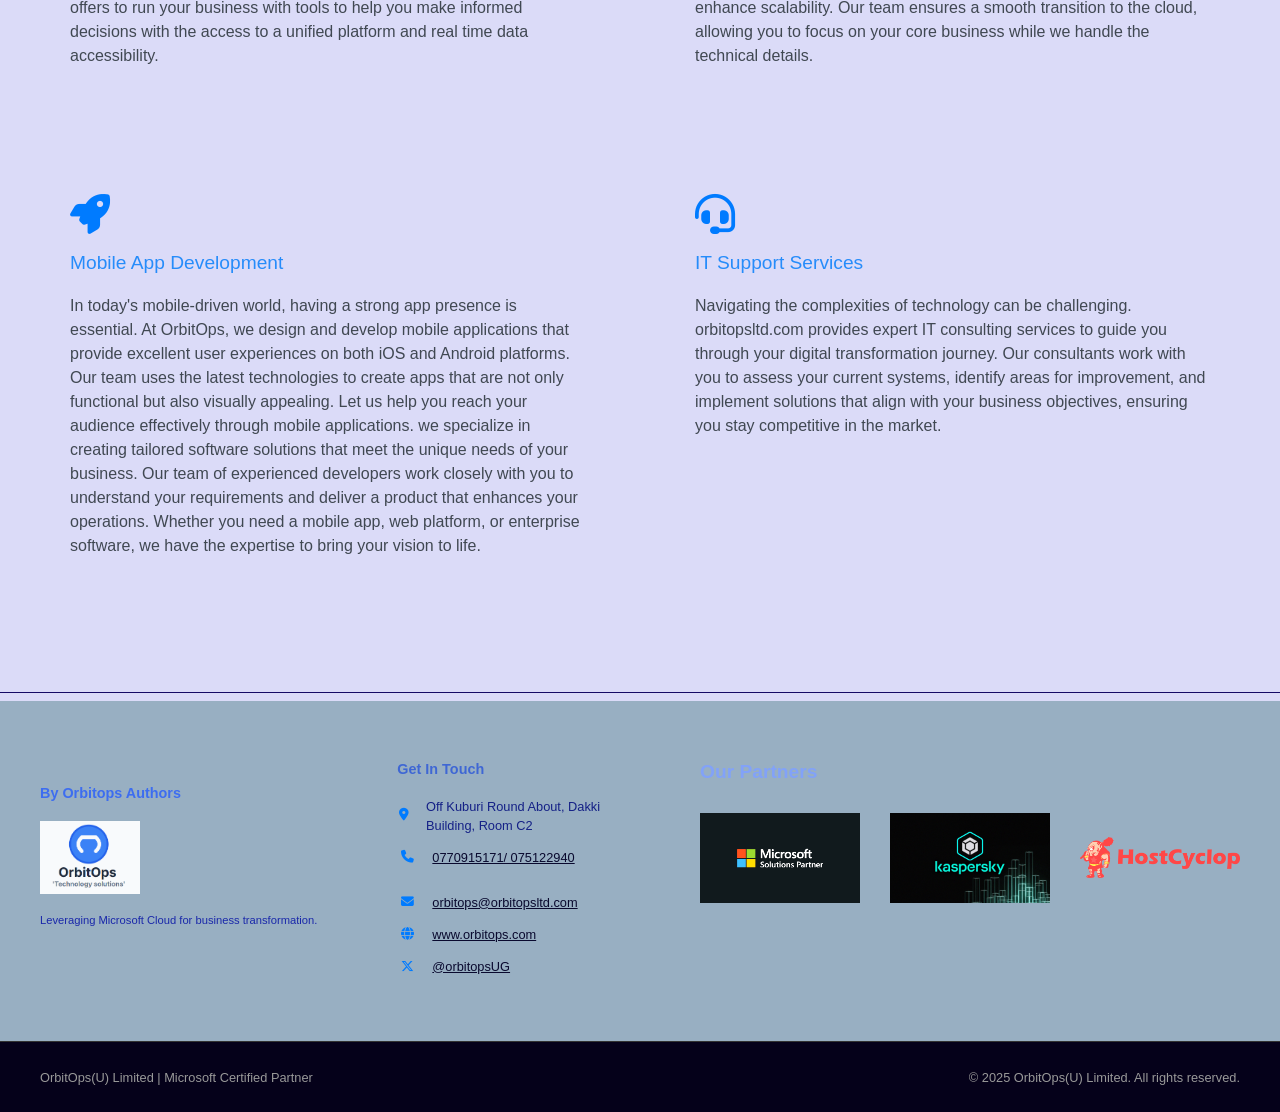
==== commit 7df34e39: "changing backgroung colors and font colors" ====
--- a/index.html
+++ b/index.html
@@ -13,7 +13,7 @@
 <body>
         <header class="main-header">
         <div class="header-left">
-    <h1><img src="images/logo.jpg" alt="logo" width="150px"> OrbitOps (U) Limited
+    <h1><img src="images/logo2.PNG" alt="logo" width="50px"> OrbitOps (U) Limited
         </div>
         
         <nav class="header-right">
--- a/style.css
+++ b/style.css
@@ -1,39 +1,39 @@
 body {
   font-family: 'Poppins', sans-serif;
   margin: 0;
-  background: #0f0f2c;
-  color: #2e2d2d;
+  background: #dbdbf8;
+  color: #030303;
 }
 
 header {
-  background: #030322;
-  color: white;
+  background: #ddddf0;
+  color: rgb(17, 17, 17);
   padding: 10px 30px;
   display: flex;
   justify-content: space-between;
   align-items: center;
 }
 h1 {
-    font-size: small;
+    font-size: medium;
 }
 
 nav a {
-  color: white;
+  color: rgb(12, 11, 11);
   margin-left: 20px;
   text-decoration: none;
-  font-weight: 200;
-  font-size: medium;
+  font-weight: 500;
+  font-size: large;
   font-family: Arial, sans-serif;
 }
 nav a.active {
-    background-color: #6355cf;
-    color: aliceblue;
+    background-color: #1a1a99;
+    color: rgb(234, 232, 240);
     border-radius: 5px;
 }
 
 hr {
     height: 4px;
-    background-color: #6c5bf3;
+    background-color: #150a66;
     border: none;
 }
 
@@ -102,7 +102,7 @@
 
 
 .updates {
-    color: rgb(181, 162, 231);
+    color: rgb(71, 40, 150);
     padding: 30px 80px;
     display: flex;
     justify-content: space-between;
@@ -122,7 +122,7 @@
 .btn-services {
     text-decoration: none;
     padding: 10px 20px;
-    background-color: #2b1ba1;
+    background-color: #1e0e99;
     color: whitesmoke;
     border-radius: 4px;
     font-weight: bold;
@@ -134,7 +134,7 @@
 
 }
 .features {
-    background-color: #030322;
+    background-color: none;
     padding: 60px 80px;
 }
 .features-header {
@@ -142,14 +142,14 @@
     margin: 0 auto;
 }
 .features-label {
-    color: #9d93ee;
+    color: #190b81;
     font-size: 2.0em;
     font-weight: 600;
     margin-bottom: 5px;
 }
 .section-heading {
     font-size: 1.5em;
-    color: #9d93ee;
+    color: #0e0936;
     margin-top: 0;
     margin-bottom: 40px;
 }
@@ -159,7 +159,7 @@
 }
 .bc-card {
     flex: 1;
-    background-color: #8f82f1;
+    background-color: #dbdbf8;
     border-radius: 8px;
     box-shadow: 0 4px 12px rgba(0, 0, 0, 0.08);
     overflow: hidden;
@@ -191,7 +191,7 @@
 }
 .card-body p {
     color: #030322;
-    font-size: 0.8em;
+    font-size: 1.0em;
     line-height: 1.5;
     flex-grow: 1;
     align-items: flex-start;
@@ -214,7 +214,7 @@
 }
 .section-divider {
     border: none;
-    border-top: 1px solid #5e6af7;
+    border-top: 1px solid #060827;
     max-width: 1200px;
     margin: 60px auto; 
     height: auto;
@@ -231,11 +231,11 @@
 }
 .servban-content {
     flex: 3; 
-    color: #83b7f3; 
+    color: #084e7c; 
 }
 .servban-heading {
     font-size: 2.5em;
-    color: #c2daf3; 
+    color: #3187e4; 
     margin-top: 0;
     margin-bottom: 20px;
     text-align: left;
@@ -256,16 +256,16 @@
     margin-bottom: 15px;
     display: flex; 
     align-items: flex-start;
-    color: #c4dbf5;
+    color: #3187e4;
 }
 .servban-icon {
     font-size: 0.5em;
-    color: #4aacee; 
+    color: #1e6899; 
     margin-right: 15px; 
     flex-shrink: 0; 
 }
 .servban-list strong {
-    color: #d5dfe9; 
+    color: #1f558b; 
 }
 .servban-banner {
     flex: 2; 
@@ -290,12 +290,12 @@
 }
 .grid-heading {
     font-size: 2.5em;
-    color: #93c3f7;
+    color: #2e89eb;
     margin-bottom: 10px;
 }
 .grid-subheading {
     font-size: 1.2em;
-    color: #6c757d;
+    color: #585b5e;
     margin-bottom: 50px;
 }
 .feature-grid-container {
@@ -323,13 +323,13 @@
 }
 .feature-item .title {
     font-size: 1.2em;
-    color: #9fc9f7;
+    color: #268cfa;
     margin-top: 0;
     margin-bottom: 10px;
 }
 
 .feature-item p {
-    color: #687c91;
+    color: #404852;
     font-size: 1em;
     line-height: 1.5;
 }
@@ -337,7 +337,8 @@
     height: 1px;
 }
 .home-page-footer {
-    color: #b7c6f7; 
+    color: #183899; 
+    background-color: #98afc2;
 }
 .footer-top-content {
     max-width: 1200px; 
@@ -368,7 +369,7 @@
 }
 .company-tagline {
     font-size: 0.7em;
-    color: #a8aee4;
+    color: #1a28aa;
     margin-top: 10px;
 }
 .footer-contact-info {
@@ -376,7 +377,7 @@
     padding: 0;
 }
 .footer-contact-info h6 {
-    color: #3d6df0;
+    color: #3f67d4;
     margin-bottom: 20px;
     font-size: 0.9em;
     margin-top: 0px;
@@ -386,16 +387,16 @@
     align-items: center; 
     font-size: 0.8em;
     line-height: 1.5;
-    color: #ccc;
+    color: #142086;
     margin-bottom: 5px;
 }
 .footer-contact-info a {
-    color: #5956fa;
+    color: #09092e;
     text-decoration: underline; 
     transition: color 0.3s;
 }
 .footer-contact-info a:hover {
-    color: #78dcf5; 
+    color: #3338e4; 
 }
 .footer-contact-info i {
     margin-right: 15px; 
@@ -488,7 +489,7 @@
   display: block;
   font-size: 9px;
   margin-top: 6px;
-  color: #b7d6fa;
+  color: #6252f3;
 }
 
 .orbit-item:nth-child(1) { transform: rotate(0deg) translateX(160px) rotate(0deg); }
@@ -522,7 +523,7 @@
     margin-bottom: 18px;
     line-height: 30px;
     font-size: 15px;
-    color: #81bae9;
+    color: #138cf0;
 }
 .services-hello p strong {
     margin-bottom: 20px;
@@ -543,7 +544,7 @@
 .grid-content {
   text-align: left;
   margin-bottom: 50px;
-  color: #675d8a;
+  color: #3f22c0;
 }
 
 .service-grid {
@@ -555,7 +556,7 @@
 .service-box-left {
   max-width: 600px;
   background-color: none; 
-  color: #bbabf8;
+  color: #232224;
   padding: 60px;
   border-radius: 10px;
   box-shadow: 0 4px 15px rgba(0, 0, 0, 0.5);
@@ -652,7 +653,7 @@
   font-size: 2.0rem;
   font-weight: 700;
   margin: 0;
-  color: #5292c7;
+  color: #3e85c0;
 }
 
 .services-loop {
@@ -662,9 +663,10 @@
   gap: 10px;
   padding: 40px 20px;
   border-radius: 80px;
-  background: linear-gradient(145deg, #1a1a3a, #1a1a3a);
+  background: linear-gradient(145deg, #d6d6f0, #9696d6);
   position: relative;
   overflow: hidden;
+  color: #5c41f7;
 }
 
 .services-loop::before,
@@ -755,14 +757,14 @@
     font-size: 20px;
     font-weight: 500;
     margin-bottom: 10px;
-    color: #d8cef1;
+    color: #2a0a7a;
 }
 
 .big-text {
     font-size: 40px;
     line-height: 1.2;
     font-weight: 700;
-    color: #cab9e7; /* red like Makerere */
+    color: #223fc0; /* red like Makerere */
 }
 
 .vision-right {
@@ -772,7 +774,7 @@
 .vision-right p {
     font-size: 17px;
     line-height: 1.7;
-    color: #ac82f8;
+    color: #162eb8;
     margin-bottom: 20px;
 }
 main {
@@ -793,20 +795,20 @@
   margin: 20px 0;
 }
 #microsoft-partner p {
-    color: #849aac;
+    color: #545d64;
 }
 
 .child-partners .child-partner {
   flex: 1 1 200px;
   padding: 15px;
-  border: 1px solid #0f0f2c;
+  border: none;
   border-radius: 8px;
-  background-color: #0f0f2c;
-  text-align: left;
-  color: #c7d9ec;
+  background-color: none;
+  text-align: center;
+  color: #9a81f5;
 }
 .child-partners .child-partner p, li {
-    color: #636cb9;
+    color: #6574f3;
 }
 
 table {
@@ -817,13 +819,13 @@
 }
 
 table, th, td {
-  border: 1px solid #ccc;
+  border: 1px solid #1a1818;
 }
 
 th, td {
   padding: 10px;
   text-align: left;
-  color: #d9e7f3;
+  color: #2a2b2c;
 }
 
 ul, ol {
@@ -833,7 +835,7 @@
   display: flex;
   align-items: center;
   gap: 15px;
-  color: #d9e4ec;
+  color: #1d70ac;
 }
 
 .partner-logo {
@@ -851,13 +853,14 @@
 .child-partner {
   flex: 1 1 200px;
   padding: 20px;
-  border: 1px solid #0f0f2c;
+  border: 1px solid none;
   border-radius: 8px;
-  background-color: #0f0f2c;
+  background-color: none;
   display: flex;
   flex-direction: column;
-  align-items: left;
+  align-items: center;
   text-align: left;
+  padding-top: 50px;
 }
 
 .child-logo {
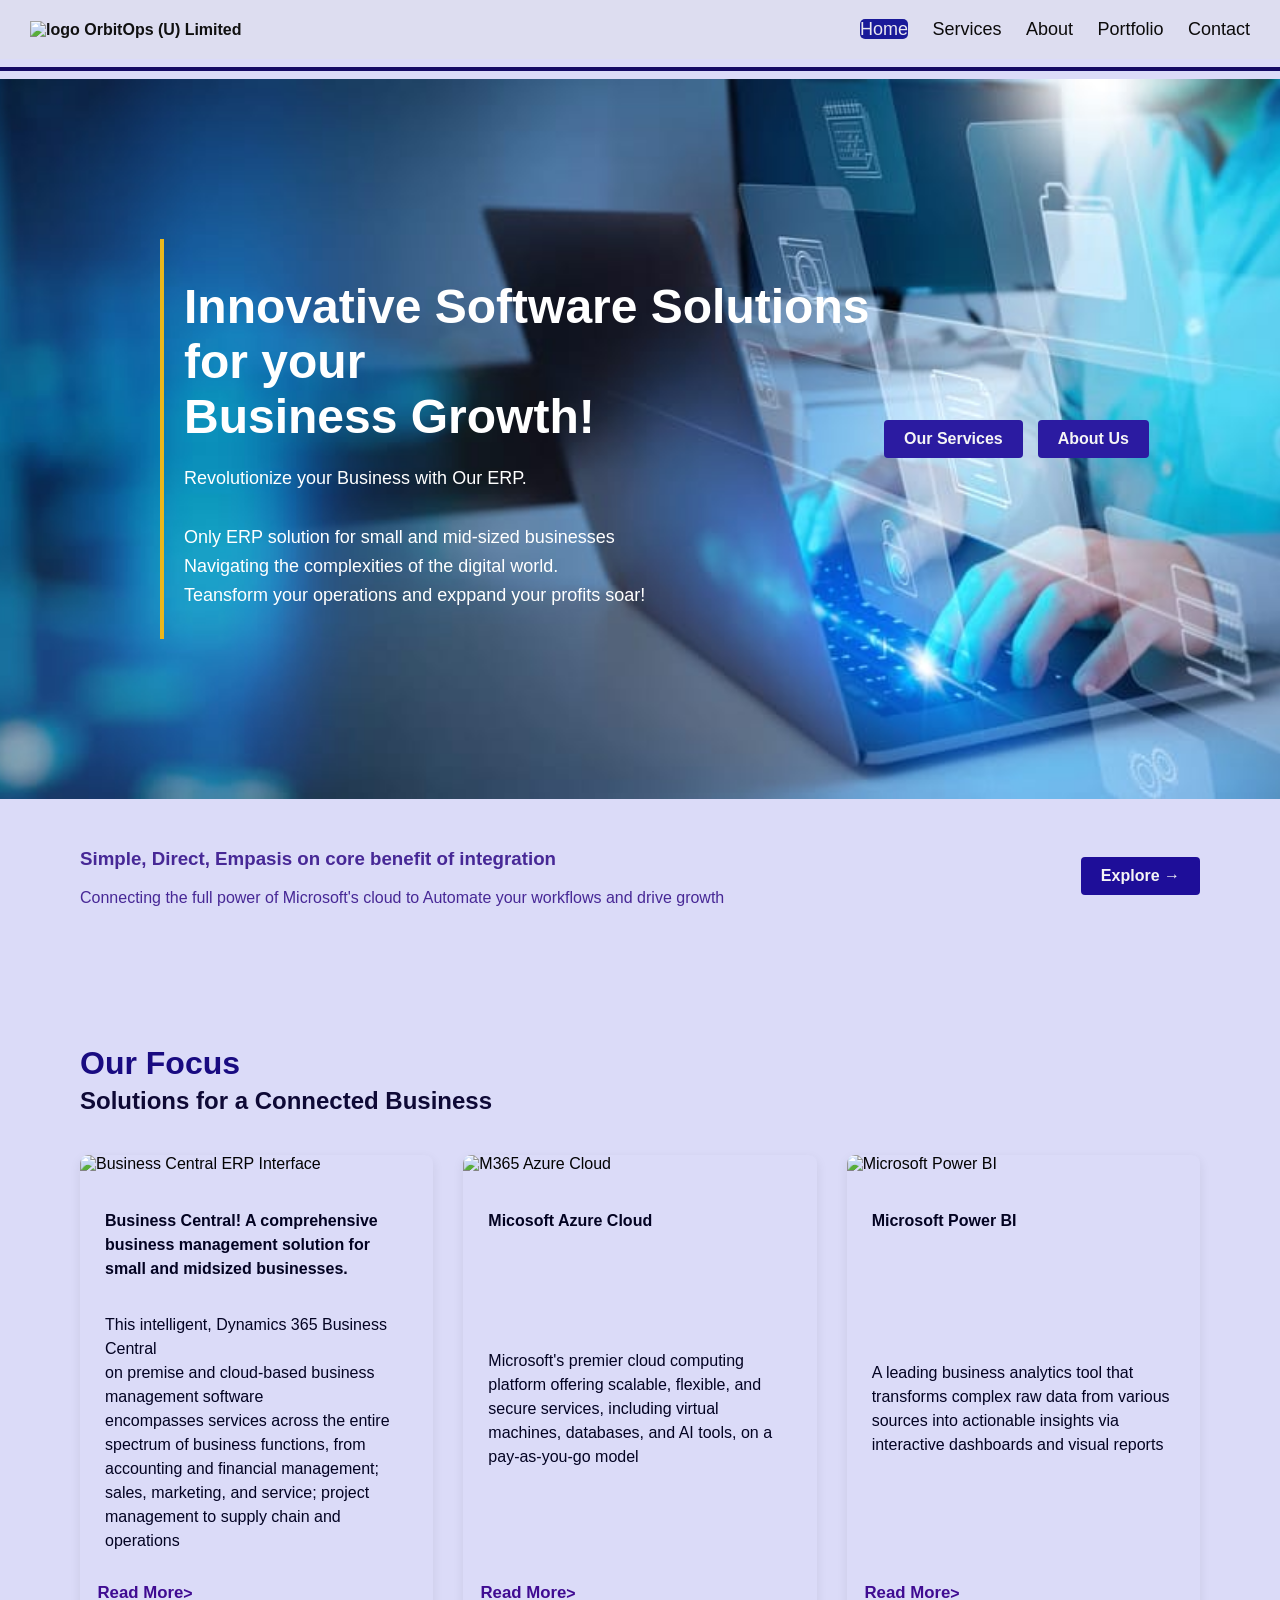
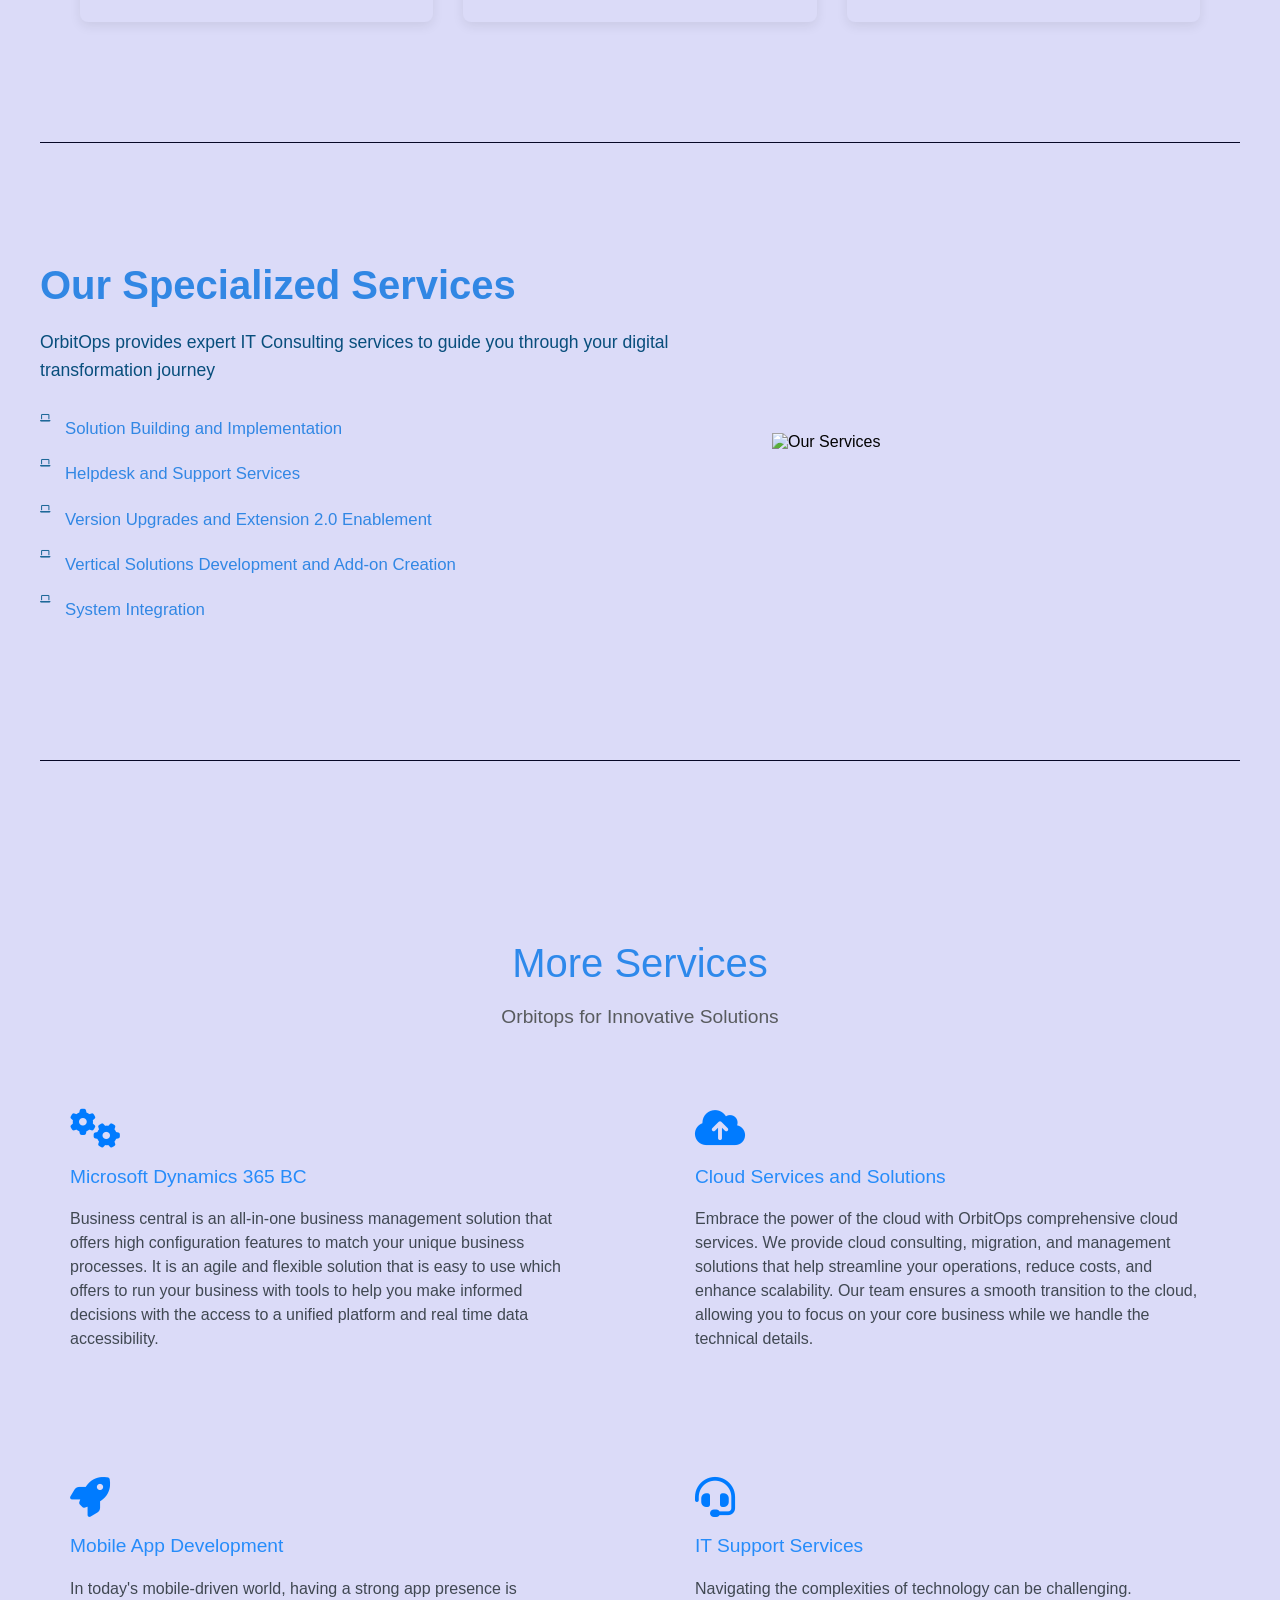
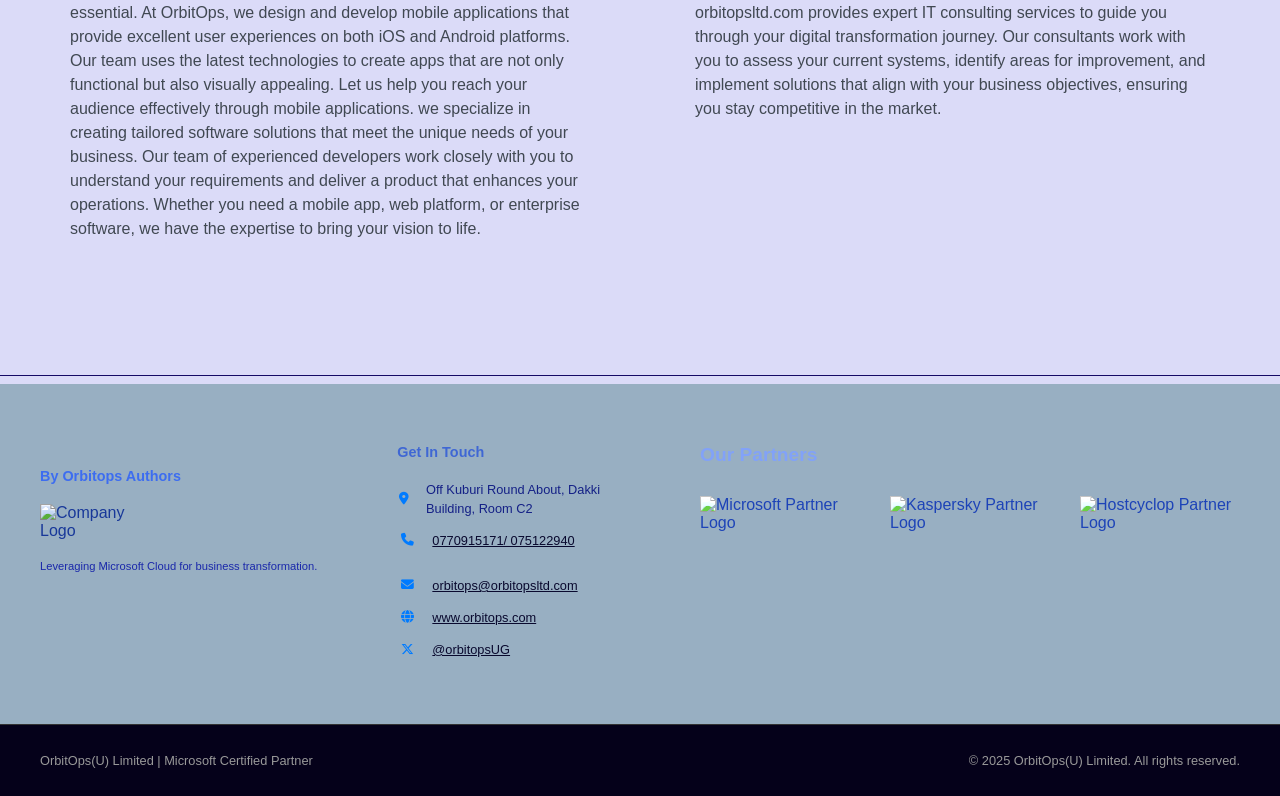
==== commit 3cf130e6: "added base tag to html files" ====
--- a/index.html
+++ b/index.html
@@ -8,7 +8,7 @@
     </title>
     <link rel="stylesheet" href="style.css">
     <link rel="stylesheet" href="https://cdnjs.cloudflare.com/ajax/libs/font-awesome/6.5.1/css/all.min.css">
-    
+    <base href="/for-orbitops/">
 </head>
 <body>
         <header class="main-header">
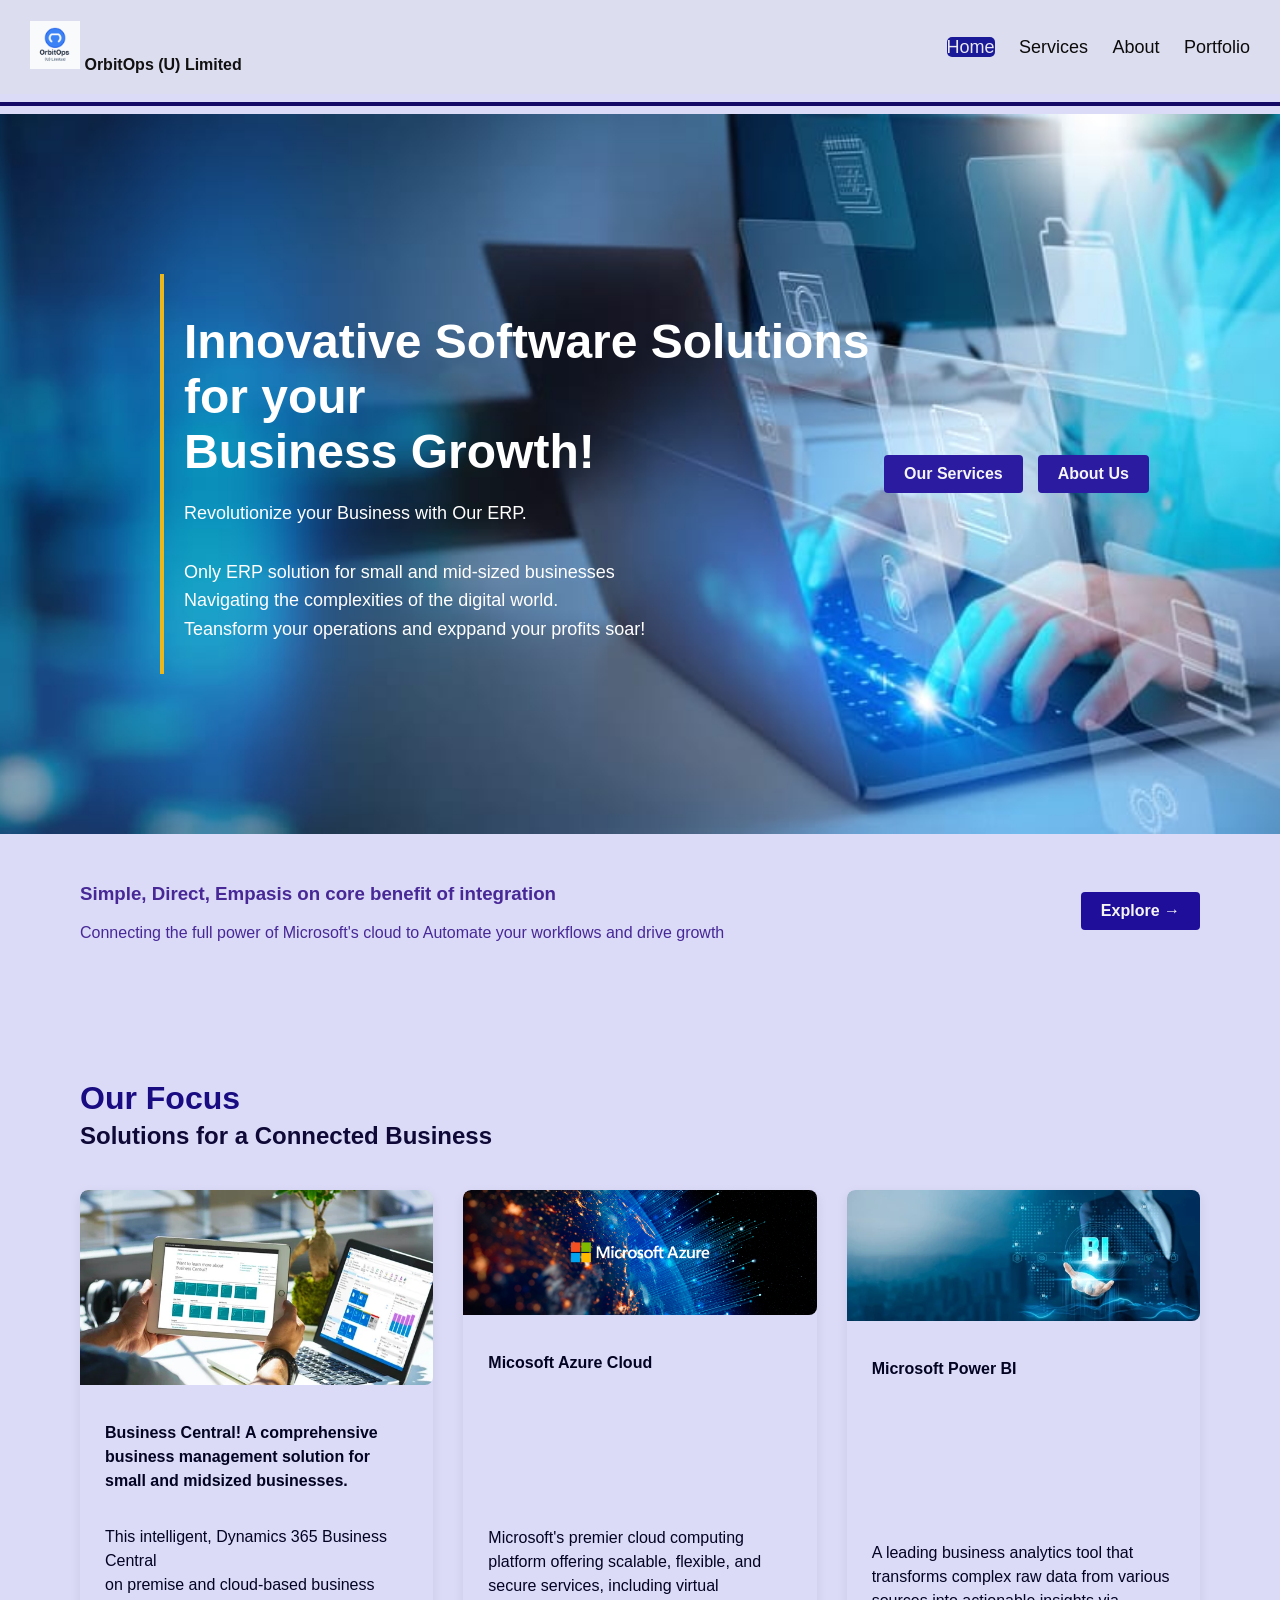
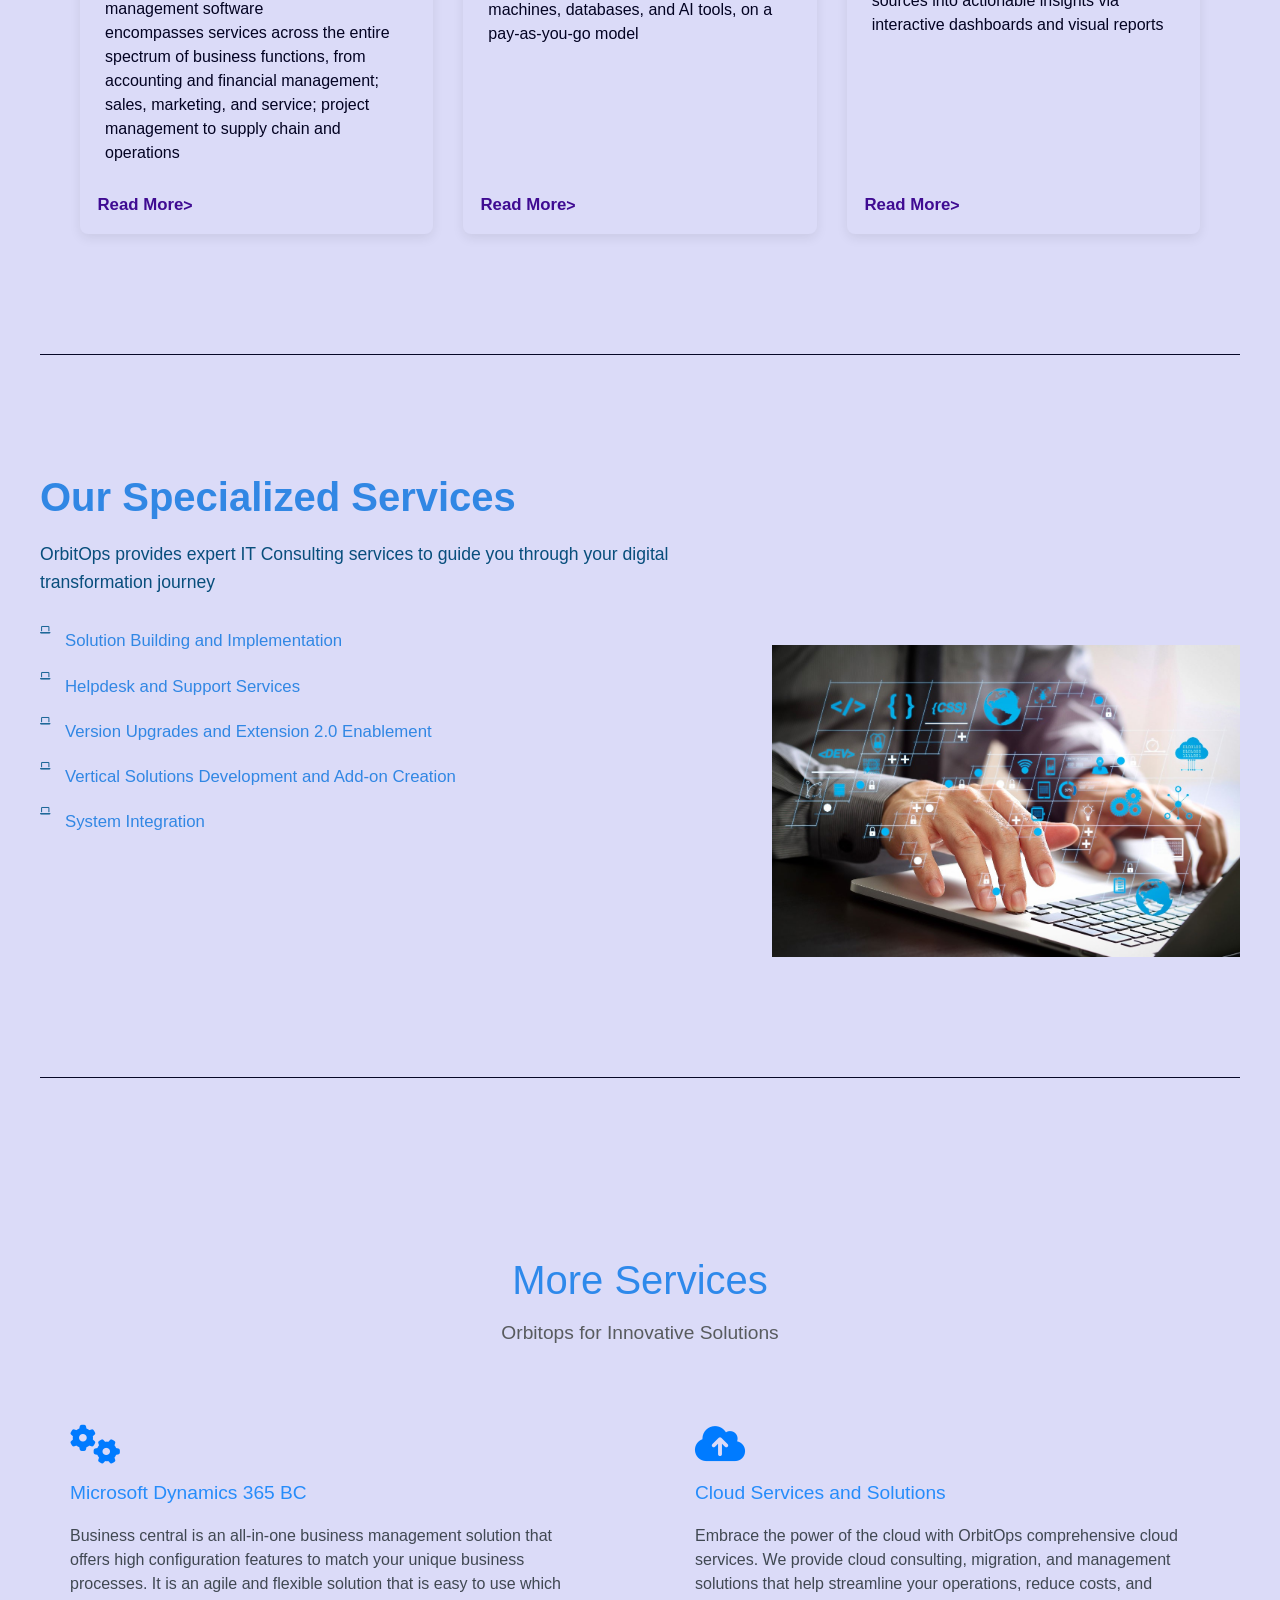
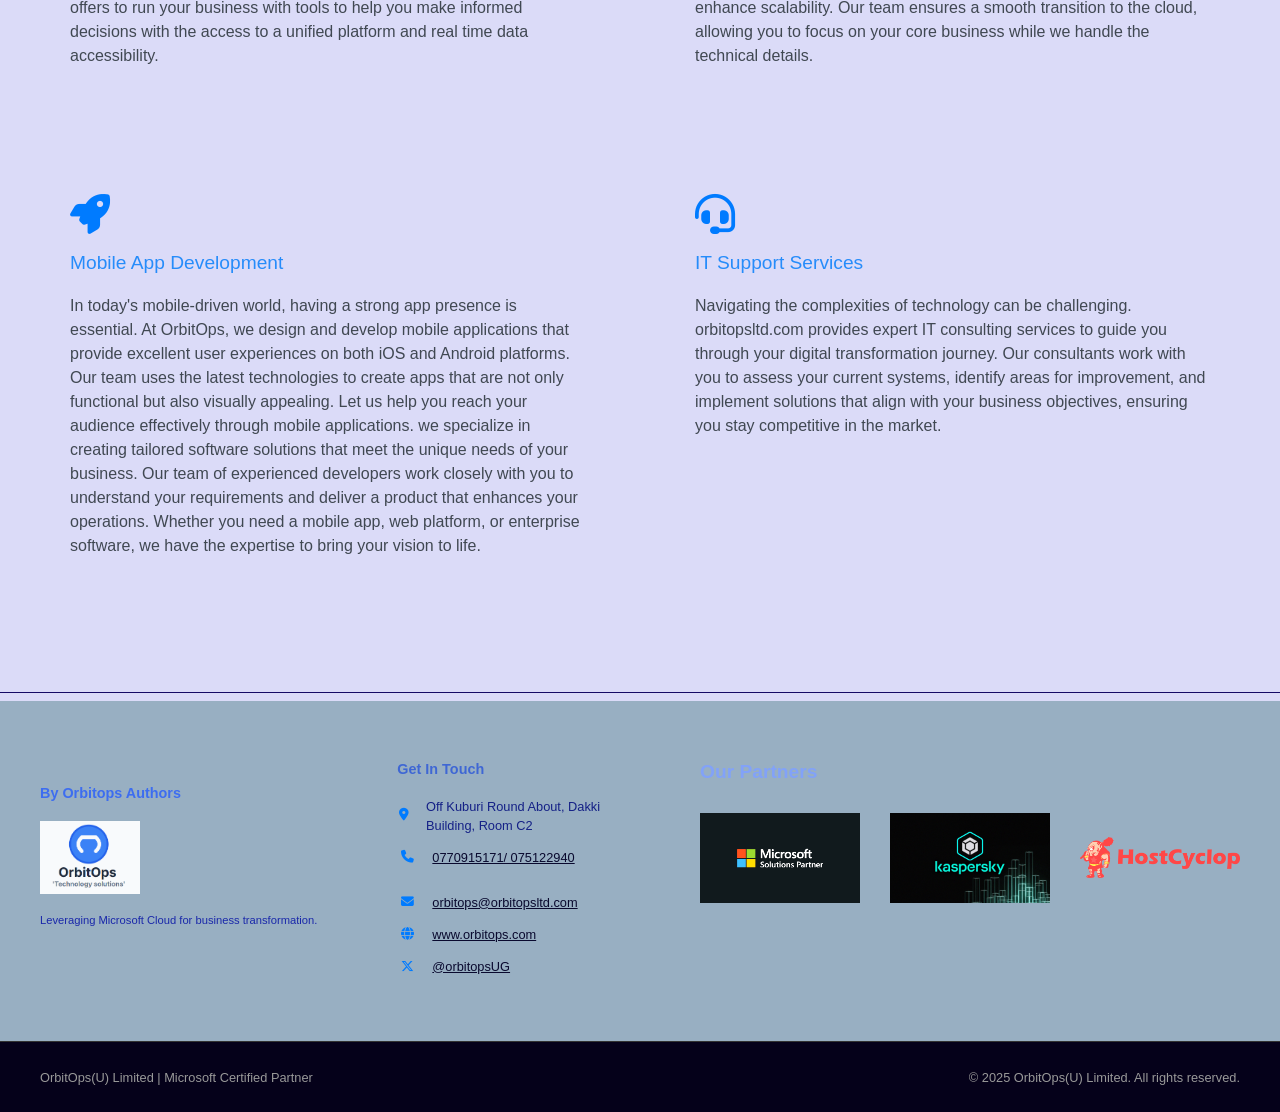
==== commit 1427df76: "removed base tags and deleted contact page" ====
--- a/index.html
+++ b/index.html
@@ -8,7 +8,7 @@
     </title>
     <link rel="stylesheet" href="style.css">
     <link rel="stylesheet" href="https://cdnjs.cloudflare.com/ajax/libs/font-awesome/6.5.1/css/all.min.css">
-    <base href="/for-orbitops/">
+    
 </head>
 <body>
         <header class="main-header">
@@ -21,7 +21,6 @@
             <a href="services.html">Services</a>
             <a href="about.html">About</a>
             <a href="portfolio.html">Portfolio</a>
-            <a href="contact.html">Contact</a>
         </nav>
     </h1>
     </header>
